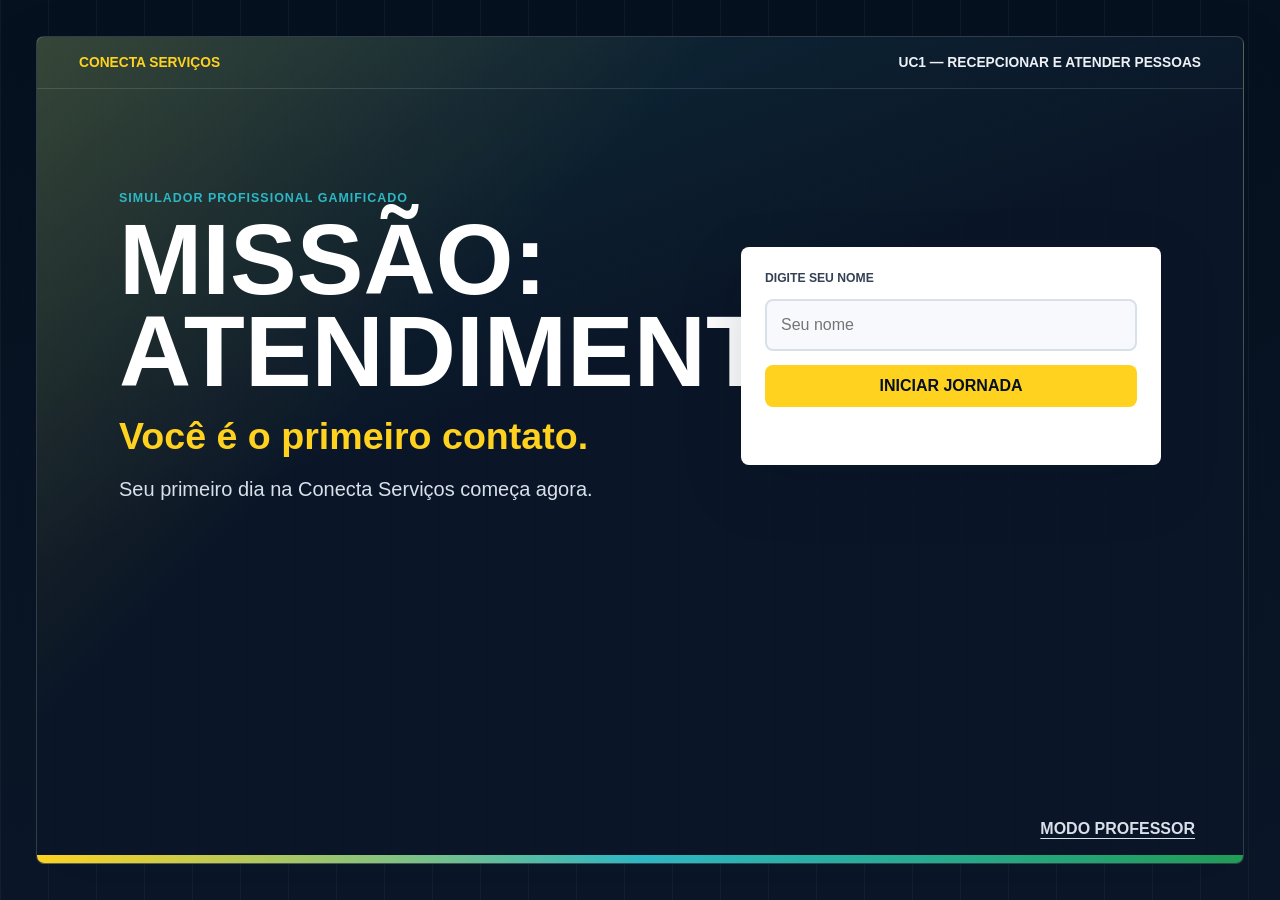
==== index.html @ 4d81d668 "enviando versão inicial da plataforma" ====
<!DOCTYPE html>
<html lang="pt-BR">
<head>
  <meta charset="UTF-8">
  <meta name="viewport" content="width=device-width, initial-scale=1.0">
  <title>Missão: Atendimento</title>
  <link rel="stylesheet" href="style.css">
</head>
<body>
  <div class="app-frame">
    <section id="tela-inicial" class="screen screen-start active" aria-labelledby="titulo-inicial">
      <div class="start-panel">
        <div class="brand-strip">
          <span>CONECTA SERVIÇOS</span>
          <strong>UC1 — Recepcionar e atender pessoas</strong>
        </div>
        <div class="start-grid">
          <div class="start-copy">
            <p class="eyebrow">Simulador profissional gamificado</p>
            <h1 id="titulo-inicial">MISSÃO: ATENDIMENTO</h1>
            <h2>Você é o primeiro contato.</h2>
            <p>Seu primeiro dia na Conecta Serviços começa agora.</p>
          </div>
          <form id="form-inicio" class="login-card" autocomplete="off">
            <label for="nome-jogador">DIGITE SEU NOME</label>
            <input id="nome-jogador" name="nome-jogador" type="text" maxlength="36" placeholder="Seu nome" required>
            <button type="submit" class="btn btn-primary">INICIAR JORNADA</button>
            <button type="button" id="btn-continuar" class="btn btn-outline hidden">CONTINUAR</button>
            <div id="resumo-salvo" class="saved-summary" aria-live="polite"></div>
          </form>
        </div>
        <button type="button" id="btn-professor-inicial" class="teacher-link">MODO PROFESSOR</button>
      </div>
    </section>

    <main id="app-shell" class="screen shell" aria-live="polite">
      <header class="topbar">
        <button type="button" id="btn-menu" class="icon-button menu-button" aria-label="Abrir menu">☰</button>
        <div class="topbar-title">
          <strong>MISSÃO: ATENDIMENTO</strong>
          <span id="topbar-player">Conecta Serviços</span>
        </div>
        <nav id="main-nav" class="main-nav" aria-label="Navegação principal">
          <button type="button" class="nav-btn active" data-view="dashboard">Painel</button>
          <button type="button" class="nav-btn" data-view="central-missoes">Missões</button>
          <button type="button" class="nav-btn" data-view="perfil">Meu Perfil</button>
          <button type="button" class="nav-btn" data-view="conquistas">Conquistas</button>
          <button type="button" class="nav-btn" data-view="ranking">Ranking</button>
          <button type="button" class="nav-btn" data-view="conceitos">Você Sabia?</button>
          <button type="button" class="nav-btn" data-view="professor">Modo Professor</button>
        </nav>
        <div class="topbar-actions">
          <button type="button" id="btn-toggle-som" class="btn btn-small">SOM OFF</button>
          <button type="button" id="btn-sair" class="btn btn-small btn-outline">Sair</button>
        </div>
      </header>

      <section id="dashboard" class="view active" aria-labelledby="titulo-dashboard">
        <div class="content-head">
          <div>
            <p class="eyebrow">Painel do aprendiz</p>
            <h2 id="titulo-dashboard">Olá, <span id="dash-nome">jogador</span>.</h2>
          </div>
          <button type="button" id="btn-resetar" class="btn btn-danger">REINICIAR PROGRESSO</button>
        </div>

        <div class="dashboard-layout">
          <article class="hero-status">
            <div>
              <span class="status-label">Cargo atual</span>
              <strong id="dash-cargo">APRENDIZ</strong>
            </div>
            <div class="level-progress">
              <div class="progress-head">
                <span>XP atual</span>
                <strong id="dash-xp">0 / 300</strong>
              </div>
              <div class="progress-bar" aria-label="Progresso de nível">
                <span id="barra-xp" style="width:0%"></span>
              </div>
            </div>
            <div class="status-grid">
              <div><span>Nível</span><strong id="dash-nivel">1</strong></div>
              <div><span>Sequência</span><strong id="dash-sequencia">0 acertos</strong></div>
              <div><span>Precisão</span><strong id="dash-precisao">0%</strong></div>
              <div><span>Missões</span><strong id="dash-missoes">0/10</strong></div>
              <div><span>Conquistas</span><strong id="dash-conquistas">0</strong></div>
              <div><span>Recorde</span><strong id="dash-recorde">0</strong></div>
            </div>
          </article>

          <aside class="quick-panel">
            <h3>Próxima ação</h3>
            <p id="dash-proxima">Entre na Central de Missões para começar a jornada.</p>
            <button type="button" class="btn btn-primary" data-view-target="central-missoes">CENTRAL DE MISSÕES</button>
            <button type="button" class="btn btn-outline" data-view-target="perfil">MEU PERFIL</button>
          </aside>
        </div>
      </section>

      <section id="central-missoes" class="view" aria-labelledby="titulo-missoes">
        <div class="content-head">
          <div>
            <p class="eyebrow">Mapa de aprendizagem</p>
            <h2 id="titulo-missoes">CENTRAL DE MISSÕES</h2>
          </div>
          <button type="button" class="btn btn-outline" data-view-target="dashboard">Voltar ao painel</button>
        </div>
        <div id="grid-missoes" class="mission-grid"></div>
      </section>

      <section id="tela-missao" class="view mission-view" aria-labelledby="missao-titulo">
        <div class="mission-toolbar">
          <button type="button" id="btn-voltar-missoes" class="btn btn-outline">Voltar</button>
          <div>
            <p id="missao-subtitulo" class="eyebrow">Missão</p>
            <h2 id="missao-titulo">Missão</h2>
          </div>
          <div class="round-score">
            <span>XP rodada</span>
            <strong id="missao-xp-rodada">0</strong>
          </div>
        </div>
        <div id="missao-progresso" class="mini-progress" aria-label="Progresso da missão"><span style="width:0%"></span></div>
        <div id="missao-conteudo" class="mission-content"></div>
      </section>

      <section id="tela-resultados" class="view" aria-labelledby="resultado-titulo">
        <div class="result-panel">
          <p class="eyebrow">Relatório de desempenho</p>
          <h2 id="resultado-titulo">MISSÃO CONCLUÍDA</h2>
          <div id="resultado-resumo" class="result-grid"></div>
          <div id="resultado-indicadores" class="indicator-grid"></div>
          <p id="resultado-explicacao" class="result-note"></p>
          <div class="result-actions">
            <button type="button" id="btn-jogar-novamente" class="btn btn-outline">JOGAR NOVAMENTE</button>
            <button type="button" id="btn-proxima-missao" class="btn btn-primary">PRÓXIMA MISSÃO</button>
            <button type="button" class="btn btn-outline" data-view-target="dashboard">VOLTAR AO PAINEL</button>
          </div>
        </div>
      </section>

      <section id="perfil" class="view" aria-labelledby="titulo-perfil">
        <div class="content-head">
          <div>
            <p class="eyebrow">Resumo do perfil</p>
            <h2 id="titulo-perfil">MEU PERFIL</h2>
          </div>
          <button type="button" class="btn btn-outline" data-view-target="dashboard">Voltar ao painel</button>
        </div>
        <div class="profile-layout">
          <article class="profile-card">
            <h3 id="perfil-nome">Nome</h3>
            <dl>
              <div><dt>Cargo</dt><dd id="perfil-cargo">Aprendiz</dd></div>
              <div><dt>Nível</dt><dd id="perfil-nivel">1</dd></div>
              <div><dt>XP</dt><dd id="perfil-xp">0</dd></div>
              <div><dt>Missões</dt><dd id="perfil-missoes">0</dd></div>
              <div><dt>Acertos</dt><dd id="perfil-acertos">0</dd></div>
              <div><dt>Precisão</dt><dd id="perfil-precisao">0%</dd></div>
              <div><dt>Conquistas</dt><dd id="perfil-conquistas">0</dd></div>
            </dl>
          </article>
          <article class="skills-card">
            <h3>Competências</h3>
            <div id="perfil-barras" class="skill-bars"></div>
          </article>
        </div>
      </section>

      <section id="conquistas" class="view" aria-labelledby="titulo-conquistas">
        <div class="content-head">
          <div>
            <p class="eyebrow">Badges</p>
            <h2 id="titulo-conquistas">CONQUISTAS</h2>
          </div>
          <button type="button" class="btn btn-outline" data-view-target="dashboard">Voltar ao painel</button>
        </div>
        <div id="grid-conquistas" class="badge-grid"></div>
      </section>

      <section id="ranking" class="view" aria-labelledby="titulo-ranking">
        <div class="content-head">
          <div>
            <p class="eyebrow">Ranking deste dispositivo</p>
            <h2 id="titulo-ranking">RANKING LOCAL</h2>
          </div>
          <button type="button" class="btn btn-outline" data-view-target="dashboard">Voltar ao painel</button>
        </div>
        <div class="table-card">
          <table>
            <thead>
              <tr>
                <th>Posição</th>
                <th>Nome</th>
                <th>Nível</th>
                <th>XP</th>
                <th>Pontuação máxima</th>
              </tr>
            </thead>
            <tbody id="ranking-corpo"></tbody>
          </table>
        </div>
      </section>

      <section id="conceitos" class="view" aria-labelledby="titulo-conceitos">
        <div class="content-head">
          <div>
            <p class="eyebrow">Conceitos complementares</p>
            <h2 id="titulo-conceitos">VOCÊ SABIA?</h2>
          </div>
          <button type="button" class="btn btn-outline" data-view-target="dashboard">Voltar ao painel</button>
        </div>
        <div id="grid-conceitos" class="concept-grid"></div>
      </section>

      <section id="professor" class="view" aria-labelledby="titulo-professor">
        <div class="content-head">
          <div>
            <p class="eyebrow">Acompanhamento local</p>
            <h2 id="titulo-professor">MODO PROFESSOR</h2>
          </div>
          <div class="action-row">
            <button type="button" id="btn-exportar" class="btn btn-primary">EXPORTAR RESULTADOS</button>
            <button type="button" id="btn-zerar-ranking" class="btn btn-danger">ZERAR RANKING</button>
          </div>
        </div>
        <p class="section-note">Os dados abaixo pertencem somente a este navegador e a este dispositivo.</p>
        <div class="table-card">
          <table>
            <thead>
              <tr>
                <th>Nome</th>
                <th>XP</th>
                <th>Nível</th>
                <th>Acertos</th>
                <th>Erros</th>
                <th>Precisão</th>
                <th>Missões</th>
                <th>Pontuação</th>
                <th>Data</th>
              </tr>
            </thead>
            <tbody id="professor-corpo"></tbody>
          </table>
        </div>
      </section>
    </main>
  </div>

  <div id="toast-area" class="toast-area" aria-live="assertive"></div>
  <div id="level-flash" class="level-flash hidden" role="status" aria-live="assertive"></div>

  <script src="script.js"></script>
</body>
</html>
---- style.css ----
:root {
  --navy-950: #06111f;
  --navy-900: #0b1728;
  --navy-800: #10243d;
  --navy-700: #153457;
  --yellow: #ffd21f;
  --yellow-strong: #ffc400;
  --white: #ffffff;
  --gray-50: #f7f9fc;
  --gray-100: #edf1f6;
  --gray-200: #d8e0ea;
  --gray-500: #667085;
  --gray-700: #344054;
  --green: #1f9d55;
  --green-soft: #dff7ea;
  --red: #d83a3a;
  --red-soft: #ffe3e3;
  --cyan: #2db7c4;
  --shadow: 0 20px 60px rgba(6, 17, 31, 0.18);
  --radius: 8px;
  --focus: 0 0 0 3px rgba(255, 210, 31, 0.45);
}

* {
  box-sizing: border-box;
}

html {
  min-height: 100%;
  background: var(--navy-950);
}

body {
  margin: 0;
  min-height: 100vh;
  font-family: Arial, Helvetica, sans-serif;
  color: var(--navy-950);
  background:
    linear-gradient(90deg, rgba(255, 255, 255, 0.04) 1px, transparent 1px) 0 0 / 48px 48px,
    linear-gradient(180deg, var(--navy-950), var(--navy-900));
  letter-spacing: 0;
}

button,
input {
  font: inherit;
}

button {
  cursor: pointer;
}

button:focus-visible,
input:focus-visible {
  outline: none;
  box-shadow: var(--focus);
}

.hidden {
  display: none !important;
}

.app-frame {
  min-height: 100vh;
}

.screen {
  display: none;
  min-height: 100vh;
}

.screen.active {
  display: block;
}

.screen-start {
  padding: clamp(18px, 3vw, 36px);
  color: var(--white);
}

.start-panel {
  min-height: calc(100vh - clamp(36px, 6vw, 72px));
  border: 1px solid rgba(255, 255, 255, 0.16);
  background:
    linear-gradient(135deg, rgba(255, 210, 31, 0.16), transparent 34%),
    linear-gradient(160deg, rgba(45, 183, 196, 0.14), transparent 42%),
    rgba(11, 23, 40, 0.94);
  border-radius: var(--radius);
  box-shadow: var(--shadow);
  position: relative;
  overflow: hidden;
}

.start-panel::after {
  content: "";
  position: absolute;
  inset: auto 0 0 0;
  height: 8px;
  background: linear-gradient(90deg, var(--yellow), var(--cyan), var(--green));
}

.brand-strip {
  display: flex;
  justify-content: space-between;
  align-items: center;
  gap: 16px;
  padding: 18px clamp(18px, 4vw, 42px);
  border-bottom: 1px solid rgba(255, 255, 255, 0.12);
  color: var(--gray-100);
  font-size: 0.86rem;
  text-transform: uppercase;
}

.brand-strip span {
  color: var(--yellow);
  font-weight: 800;
}

.start-grid {
  display: grid;
  grid-template-columns: minmax(0, 1.15fr) minmax(300px, 420px);
  gap: clamp(24px, 5vw, 64px);
  align-items: center;
  padding: clamp(36px, 8vw, 110px) clamp(18px, 7vw, 82px);
}

.start-copy h1 {
  margin: 0;
  max-width: 760px;
  font-size: clamp(2.75rem, 8vw, 6.25rem);
  line-height: 0.92;
  color: var(--white);
  text-transform: uppercase;
}

.start-copy h2 {
  margin: 18px 0 0;
  color: var(--yellow);
  font-size: clamp(1.4rem, 3vw, 2.35rem);
}

.start-copy p:last-child {
  max-width: 560px;
  color: var(--gray-200);
  font-size: clamp(1rem, 2vw, 1.25rem);
}

.eyebrow {
  margin: 0 0 8px;
  color: var(--cyan);
  font-size: 0.78rem;
  font-weight: 800;
  letter-spacing: 0.08em;
  text-transform: uppercase;
}

.login-card {
  display: grid;
  gap: 14px;
  padding: 24px;
  border-radius: var(--radius);
  background: var(--white);
  color: var(--navy-950);
  box-shadow: var(--shadow);
}

.login-card label {
  font-size: 0.76rem;
  font-weight: 800;
  color: var(--gray-700);
}

.login-card input {
  width: 100%;
  min-height: 52px;
  border: 2px solid var(--gray-200);
  border-radius: var(--radius);
  padding: 0 14px;
  color: var(--navy-950);
  background: var(--gray-50);
  text-transform: none;
}

.saved-summary {
  min-height: 20px;
  color: var(--gray-700);
  font-size: 0.92rem;
}

.teacher-link {
  position: absolute;
  right: clamp(18px, 4vw, 42px);
  bottom: 24px;
  border: 0;
  background: transparent;
  color: var(--gray-200);
  font-weight: 800;
  text-decoration: underline;
  text-underline-offset: 4px;
}

.shell {
  background: var(--gray-50);
  color: var(--navy-950);
}

.topbar {
  position: sticky;
  top: 0;
  z-index: 20;
  display: grid;
  grid-template-columns: auto minmax(180px, 260px) 1fr auto;
  align-items: center;
  gap: 14px;
  padding: 12px 18px;
  background: var(--navy-950);
  color: var(--white);
  box-shadow: 0 8px 30px rgba(6, 17, 31, 0.22);
}

.topbar-title {
  display: grid;
  gap: 2px;
}

.topbar-title strong {
  color: var(--yellow);
  font-size: 0.96rem;
}

.topbar-title span {
  color: var(--gray-200);
  font-size: 0.82rem;
}

.main-nav {
  display: flex;
  flex-wrap: wrap;
  gap: 8px;
}

.nav-btn,
.btn,
.icon-button {
  min-height: 42px;
  border: 0;
  border-radius: var(--radius);
  font-weight: 800;
  transition: transform 160ms ease, background 160ms ease, border-color 160ms ease, box-shadow 160ms ease;
}

.nav-btn {
  padding: 0 12px;
  background: rgba(255, 255, 255, 0.08);
  color: var(--white);
}

.nav-btn:hover,
.nav-btn.active {
  background: var(--yellow);
  color: var(--navy-950);
}

.btn {
  display: inline-flex;
  align-items: center;
  justify-content: center;
  gap: 8px;
  min-width: 116px;
  padding: 0 16px;
  border: 2px solid transparent;
}

.btn:hover,
.nav-btn:hover,
.icon-button:hover {
  transform: translateY(-1px);
}

.btn-primary {
  background: var(--yellow);
  color: var(--navy-950);
}

.btn-primary:hover {
  background: var(--yellow-strong);
}

.btn-outline {
  background: transparent;
  border-color: var(--gray-200);
  color: inherit;
}

.topbar .btn-outline,
.topbar .btn-small {
  color: var(--white);
  border-color: rgba(255, 255, 255, 0.24);
}

.btn-danger {
  background: var(--red);
  color: var(--white);
}

.btn-small {
  min-width: auto;
  min-height: 36px;
  padding: 0 10px;
  background: rgba(255, 255, 255, 0.08);
}

.icon-button {
  width: 42px;
  min-width: 42px;
  background: rgba(255, 255, 255, 0.08);
  color: var(--white);
}

.menu-button {
  display: none;
}

.topbar-actions,
.action-row,
.result-actions {
  display: flex;
  flex-wrap: wrap;
  gap: 10px;
}

.view {
  display: none;
  width: min(1180px, calc(100% - 32px));
  margin: 0 auto;
  padding: 30px 0 52px;
  animation: enter 220ms ease both;
}

.view.active {
  display: block;
}

@keyframes enter {
  from {
    opacity: 0;
    transform: translateY(8px);
  }
  to {
    opacity: 1;
    transform: translateY(0);
  }
}

.content-head,
.mission-toolbar {
  display: flex;
  align-items: center;
  justify-content: space-between;
  gap: 18px;
  margin-bottom: 22px;
}

.content-head h2,
.mission-toolbar h2,
.result-panel h2 {
  margin: 0;
  color: var(--navy-950);
  font-size: clamp(1.6rem, 3vw, 2.6rem);
}

.dashboard-layout {
  display: grid;
  grid-template-columns: minmax(0, 1fr) 340px;
  gap: 18px;
}

.hero-status,
.quick-panel,
.profile-card,
.skills-card,
.table-card,
.result-panel {
  border: 1px solid var(--gray-200);
  border-radius: var(--radius);
  background: var(--white);
  box-shadow: 0 14px 34px rgba(16, 36, 61, 0.08);
}

.hero-status {
  display: grid;
  gap: 24px;
  padding: clamp(20px, 4vw, 34px);
}

.status-label,
.progress-head span,
.round-score span,
.status-grid span {
  color: var(--gray-500);
  font-size: 0.78rem;
  font-weight: 800;
  text-transform: uppercase;
}

.hero-status > div:first-child strong {
  display: block;
  margin-top: 8px;
  font-size: clamp(1.8rem, 4vw, 3.2rem);
  color: var(--navy-900);
}

.progress-head {
  display: flex;
  justify-content: space-between;
  gap: 12px;
  margin-bottom: 10px;
}

.progress-bar,
.mini-progress {
  height: 14px;
  overflow: hidden;
  border-radius: 999px;
  background: var(--gray-100);
}

.progress-bar span,
.mini-progress span {
  display: block;
  height: 100%;
  border-radius: inherit;
  background: linear-gradient(90deg, var(--yellow), var(--green));
  transition: width 300ms ease;
}

.status-grid,
.result-grid,
.indicator-grid {
  display: grid;
  grid-template-columns: repeat(3, minmax(0, 1fr));
  gap: 12px;
}

.status-grid div,
.result-grid div,
.metric-card {
  padding: 16px;
  border: 1px solid var(--gray-200);
  border-radius: var(--radius);
  background: var(--gray-50);
}

.status-grid strong,
.result-grid strong {
  display: block;
  margin-top: 5px;
  color: var(--navy-900);
  font-size: 1.35rem;
}

.quick-panel {
  padding: 22px;
}

.quick-panel h3,
.profile-card h3,
.skills-card h3,
.table-card h3 {
  margin: 0 0 12px;
  color: var(--navy-900);
}

.quick-panel p,
.section-note,
.result-note {
  color: var(--gray-700);
  line-height: 1.55;
}

.quick-panel .btn {
  width: 100%;
  margin-top: 10px;
}

.mission-grid,
.badge-grid,
.concept-grid {
  display: grid;
  grid-template-columns: repeat(3, minmax(0, 1fr));
  gap: 16px;
}

.mission-card,
.badge-card,
.concept-card {
  min-height: 180px;
  border: 1px solid var(--gray-200);
  border-radius: var(--radius);
  background: var(--white);
  padding: 18px;
  box-shadow: 0 12px 28px rgba(16, 36, 61, 0.07);
}

.mission-card {
  display: grid;
  gap: 12px;
}

.mission-card header,
.badge-card header {
  display: flex;
  align-items: flex-start;
  justify-content: space-between;
  gap: 12px;
}

.mission-code,
.difficulty,
.badge-state {
  display: inline-flex;
  align-items: center;
  min-height: 28px;
  padding: 0 9px;
  border-radius: 999px;
  background: var(--navy-950);
  color: var(--white);
  font-size: 0.72rem;
  font-weight: 800;
  text-transform: uppercase;
}

.difficulty.facil {
  background: var(--green-soft);
  color: #0d6637;
}

.difficulty.medio {
  background: #fff4be;
  color: #775a00;
}

.difficulty.dificil {
  background: var(--red-soft);
  color: #8d1d1d;
}

.mission-card h3,
.concept-card h3,
.badge-card h3 {
  margin: 0;
  color: var(--navy-900);
  font-size: 1.15rem;
}

.mission-card p,
.concept-card p,
.badge-card p {
  margin: 0;
  color: var(--gray-700);
  line-height: 1.5;
}

.mission-meta {
  display: flex;
  flex-wrap: wrap;
  gap: 8px;
}

.mission-meta span {
  padding: 7px 9px;
  border-radius: var(--radius);
  background: var(--gray-100);
  color: var(--gray-700);
  font-size: 0.78rem;
  font-weight: 800;
}

.mission-card .btn {
  width: 100%;
  margin-top: auto;
}

.mission-view {
  max-width: 980px;
}

.mission-toolbar {
  align-items: flex-start;
}

.round-score {
  min-width: 96px;
  padding: 12px;
  text-align: center;
  border-radius: var(--radius);
  background: var(--navy-950);
  color: var(--white);
}

.round-score strong {
  display: block;
  color: var(--yellow);
  font-size: 1.45rem;
}

.mini-progress {
  margin-bottom: 18px;
  height: 10px;
}

.mission-content {
  display: grid;
  gap: 16px;
}

.question-card,
.feedback-card,
.sim-panel,
.phone-panel {
  border: 1px solid var(--gray-200);
  border-radius: var(--radius);
  background: var(--white);
  padding: clamp(18px, 3vw, 26px);
  box-shadow: 0 14px 34px rgba(16, 36, 61, 0.08);
}

.question-card h3 {
  margin: 0 0 16px;
  color: var(--navy-900);
  font-size: clamp(1.25rem, 2.5vw, 1.8rem);
  line-height: 1.25;
}

.option-grid,
.action-grid {
  display: grid;
  grid-template-columns: repeat(2, minmax(0, 1fr));
  gap: 12px;
}

.option-btn,
.action-btn {
  min-height: 58px;
  padding: 14px;
  border: 2px solid var(--gray-200);
  border-radius: var(--radius);
  background: var(--gray-50);
  color: var(--navy-950);
  font-weight: 800;
  text-align: left;
}

.option-btn:hover,
.action-btn:hover {
  border-color: var(--yellow);
  background: #fff8d8;
}

.option-btn.correct {
  border-color: var(--green);
  background: var(--green-soft);
}

.option-btn.wrong {
  border-color: var(--red);
  background: var(--red-soft);
}

.option-btn[disabled],
.action-btn[disabled] {
  cursor: not-allowed;
  opacity: 0.74;
}

.feedback-card {
  border-left: 6px solid var(--gray-200);
}

.feedback-card.correct {
  border-left-color: var(--green);
}

.feedback-card.wrong {
  border-left-color: var(--red);
}

.feedback-card h4 {
  margin: 0 0 8px;
  font-size: 1.15rem;
}

.feedback-card p {
  margin: 0 0 14px;
  color: var(--gray-700);
  line-height: 1.55;
}

.queue-grid,
.decision-log {
  display: grid;
  grid-template-columns: repeat(2, minmax(0, 1fr));
  gap: 10px;
}

.person-card,
.decision-item {
  border: 1px solid var(--gray-200);
  border-radius: var(--radius);
  padding: 12px;
  background: var(--gray-50);
}

.person-card strong,
.decision-item strong {
  display: block;
  color: var(--navy-900);
}

.person-card span,
.decision-item span {
  display: block;
  margin-top: 4px;
  color: var(--gray-700);
  font-size: 0.9rem;
}

.sim-head {
  display: flex;
  justify-content: space-between;
  gap: 16px;
  align-items: flex-start;
  margin-bottom: 16px;
}

.sim-head h3 {
  margin: 0;
  color: var(--navy-900);
}

.sim-head p {
  margin: 6px 0 0;
  color: var(--gray-700);
  line-height: 1.5;
}

.phone-ring {
  display: inline-flex;
  align-items: center;
  gap: 10px;
  padding: 10px 12px;
  border-radius: var(--radius);
  background: var(--yellow);
  color: var(--navy-950);
  font-weight: 900;
}

.result-panel {
  padding: clamp(20px, 4vw, 34px);
}

.indicator {
  display: grid;
  gap: 8px;
}

.indicator label {
  color: var(--gray-700);
  font-size: 0.82rem;
  font-weight: 800;
  text-transform: uppercase;
}

.indicator .bar {
  height: 12px;
  overflow: hidden;
  border-radius: 999px;
  background: var(--gray-100);
}

.indicator .bar span {
  display: block;
  height: 100%;
  border-radius: inherit;
  background: linear-gradient(90deg, var(--cyan), var(--green));
}

.profile-layout {
  display: grid;
  grid-template-columns: 360px minmax(0, 1fr);
  gap: 18px;
}

.profile-card,
.skills-card {
  padding: 22px;
}

.profile-card dl {
  display: grid;
  gap: 10px;
  margin: 0;
}

.profile-card dl div {
  display: flex;
  justify-content: space-between;
  gap: 12px;
  padding-bottom: 10px;
  border-bottom: 1px solid var(--gray-200);
}

.profile-card dt {
  color: var(--gray-500);
  font-weight: 800;
}

.profile-card dd {
  margin: 0;
  color: var(--navy-900);
  font-weight: 900;
}

.skill-bars {
  display: grid;
  gap: 16px;
}

.skill-row {
  display: grid;
  gap: 8px;
}

.skill-row header {
  display: flex;
  justify-content: space-between;
  gap: 12px;
  color: var(--gray-700);
  font-weight: 800;
}

.skill-track {
  height: 16px;
  border-radius: 999px;
  background: var(--gray-100);
  overflow: hidden;
}

.skill-track span {
  display: block;
  height: 100%;
  border-radius: inherit;
  background: linear-gradient(90deg, var(--yellow), var(--cyan));
}

.badge-card.locked {
  opacity: 0.58;
}

.badge-card.unlocked {
  border-color: rgba(31, 157, 85, 0.45);
  background: linear-gradient(180deg, var(--white), var(--green-soft));
}

.badge-state {
  background: var(--gray-200);
  color: var(--gray-700);
}

.badge-card.unlocked .badge-state {
  background: var(--green);
  color: var(--white);
}

.concept-card {
  min-height: 160px;
}

.concept-card .example {
  margin-top: 12px;
  padding-top: 12px;
  border-top: 1px solid var(--gray-200);
  color: var(--navy-800);
  font-weight: 700;
}

.table-card {
  overflow-x: auto;
}

table {
  width: 100%;
  border-collapse: collapse;
  min-width: 720px;
}

th,
td {
  padding: 14px;
  border-bottom: 1px solid var(--gray-200);
  text-align: left;
  white-space: nowrap;
}

th {
  background: var(--navy-950);
  color: var(--white);
  font-size: 0.78rem;
  text-transform: uppercase;
}

td {
  color: var(--gray-700);
}

.toast-area {
  position: fixed;
  right: 18px;
  bottom: 18px;
  z-index: 50;
  display: grid;
  gap: 10px;
  width: min(360px, calc(100vw - 36px));
}

.toast {
  padding: 14px 16px;
  border-radius: var(--radius);
  background: var(--navy-950);
  color: var(--white);
  box-shadow: var(--shadow);
  animation: toast-in 220ms ease both;
}

.toast strong {
  color: var(--yellow);
}

@keyframes toast-in {
  from {
    opacity: 0;
    transform: translateY(12px);
  }
  to {
    opacity: 1;
    transform: translateY(0);
  }
}

.level-flash {
  position: fixed;
  inset: 0;
  z-index: 60;
  display: grid;
  place-items: center;
  background: rgba(6, 17, 31, 0.76);
  color: var(--white);
  text-align: center;
}

.level-flash > div {
  width: min(520px, calc(100vw - 36px));
  padding: 28px;
  border-radius: var(--radius);
  border: 1px solid rgba(255, 255, 255, 0.22);
  background: var(--navy-900);
  animation: level-pop 520ms ease both;
}

.level-flash strong {
  display: block;
  color: var(--yellow);
  font-size: clamp(2rem, 7vw, 4rem);
}

@keyframes level-pop {
  0% {
    opacity: 0;
    transform: scale(0.94);
  }
  70% {
    opacity: 1;
    transform: scale(1.03);
  }
  100% {
    transform: scale(1);
  }
}

@media (max-width: 1040px) {
  .topbar {
    grid-template-columns: auto 1fr auto;
  }

  .menu-button {
    display: inline-flex;
  }

  .main-nav {
    display: none;
    grid-column: 1 / -1;
    padding-top: 10px;
  }

  .main-nav.open {
    display: flex;
  }

  .dashboard-layout,
  .profile-layout,
  .start-grid {
    grid-template-columns: 1fr;
  }

  .quick-panel {
    order: -1;
  }

  .mission-grid,
  .badge-grid,
  .concept-grid {
    grid-template-columns: repeat(2, minmax(0, 1fr));
  }
}

@media (max-width: 720px) {
  .screen-start {
    padding: 10px;
  }

  .start-panel {
    min-height: calc(100vh - 20px);
  }

  .brand-strip,
  .content-head,
  .mission-toolbar,
  .sim-head {
    flex-direction: column;
    align-items: stretch;
  }

  .teacher-link {
    position: static;
    margin: 0 18px 26px auto;
    display: block;
  }

  .start-grid {
    padding: 28px 18px;
  }

  .topbar {
    padding: 10px;
    gap: 10px;
  }

  .topbar-actions {
    grid-column: 1 / -1;
  }

  .view {
    width: min(100% - 20px, 1180px);
    padding-top: 20px;
  }

  .status-grid,
  .result-grid,
  .indicator-grid,
  .mission-grid,
  .badge-grid,
  .concept-grid,
  .option-grid,
  .action-grid,
  .queue-grid,
  .decision-log {
    grid-template-columns: 1fr;
  }

  .hero-status,
  .quick-panel,
  .question-card,
  .feedback-card,
  .sim-panel,
  .phone-panel,
  .result-panel {
    padding: 18px;
  }

  .btn,
  .nav-btn,
  .option-btn,
  .action-btn {
    width: 100%;
  }
}

@media (prefers-reduced-motion: reduce) {
  *,
  *::before,
  *::after {
    animation-duration: 0.001ms !important;
    transition-duration: 0.001ms !important;
    scroll-behavior: auto !important;
  }
}
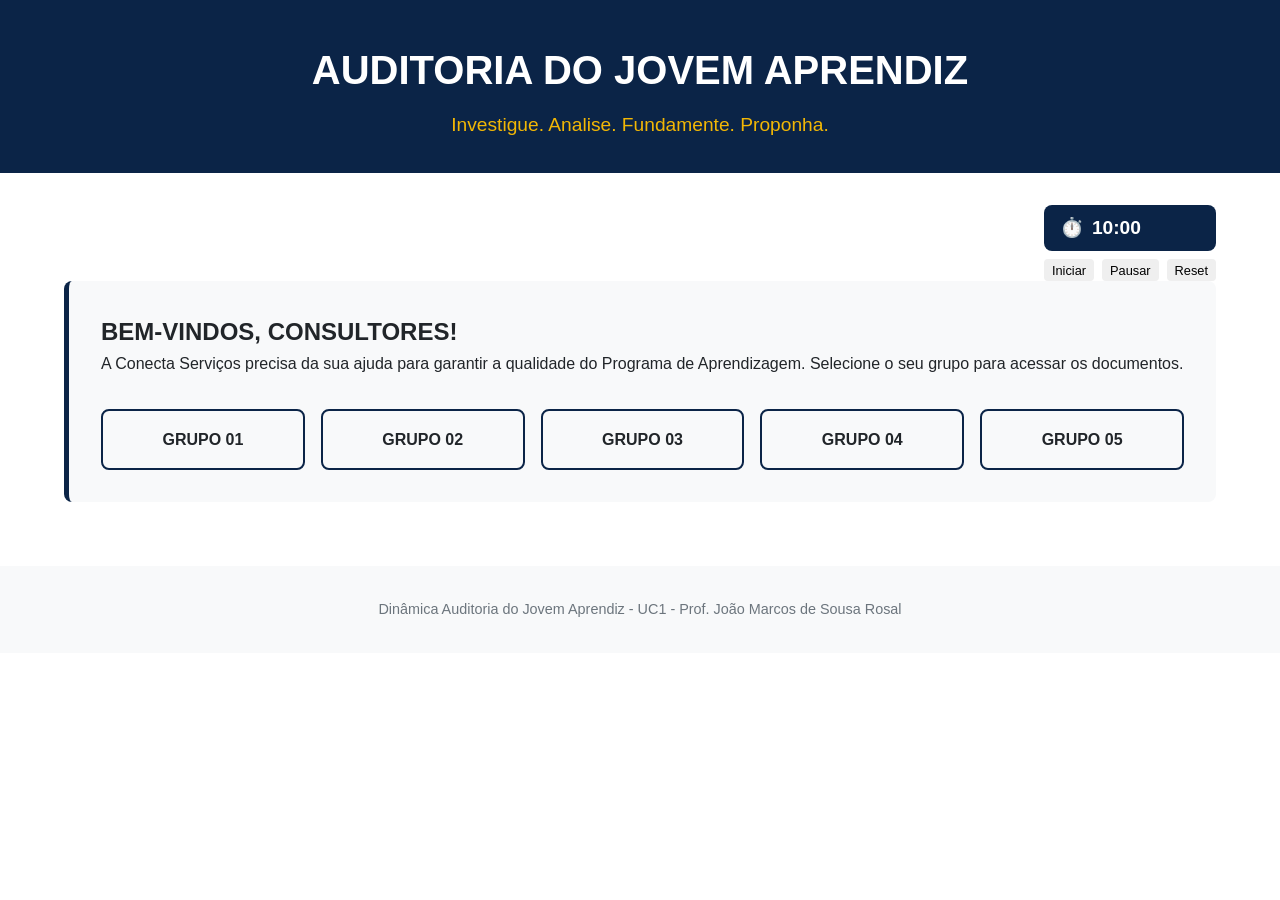
==== commit a484a961: "Enviando versão 01 - Site dinâmica 03" ====
--- a/index.html
+++ b/index.html
@@ -1,256 +1,249 @@
 <!DOCTYPE html>
 <html lang="pt-BR">
 <head>
-  <meta charset="UTF-8">
-  <meta name="viewport" content="width=device-width, initial-scale=1.0">
-  <title>Missão: Atendimento</title>
-  <link rel="stylesheet" href="style.css">
+    <meta charset="UTF-8">
+    <meta name="viewport" content="width=device-width, initial-scale=1.0">
+    <title>Auditoria do Jovem Aprendiz - Conecta Serviços</title>
+    <style>
+        :root {
+            --primary: #0B2447;
+            --accent: #F2B705;
+            --success: #198754;
+            --danger: #dc3545;
+            --light: #F8F9FA;
+            --muted: #6C757D;
+            --white: #FFFFFF;
+        }
+
+        * { margin: 0; padding: 0; box-sizing: border-box; font-family: 'Segoe UI', Tahoma, Geneva, Verdana, sans-serif; }
+
+        body { background-color: var(--white); color: #212529; line-height: 1.6; }
+
+        .header { background-color: var(--primary); color: var(--white); padding: 2rem 1rem; text-align: center; border-top: 6px solid var(--primary); }
+        .header h1 { font-size: 2.5rem; margin-bottom: 0.5rem; }
+        .header p { font-size: 1.2rem; color: var(--accent); }
+
+        .container { max-width: 1200px; margin: 0 auto; padding: 2rem 1.5rem; }
+
+        .card { background: var(--light); border-radius: 8px; padding: 2rem; margin-bottom: 2rem; border-left: 5px solid var(--primary); }
+
+        .nav-steps { display: flex; justify-content: space-between; margin-bottom: 2rem; overflow-x: auto; padding-bottom: 1rem; }
+        .step-btn { background: #eee; border: none; padding: 0.8rem 1.2rem; border-radius: 20px; cursor: pointer; transition: 0.3s; white-space: nowrap; margin-right: 0.5rem; }
+        .step-btn.active { background: var(--primary); color: var(--white); }
+
+        .timer-container { position: sticky; top: 1rem; z-index: 100; display: flex; justify-content: flex-end; }
+        .timer-box { background: var(--primary); color: var(--white); padding: 0.5rem 1rem; border-radius: 8px; font-weight: bold; font-size: 1.2rem; display: flex; align-items: center; gap: 0.5rem; }
+        .timer-controls { display: flex; gap: 0.5rem; margin-top: 0.5rem; }
+        .timer-btn { padding: 0.2rem 0.5rem; border: none; border-radius: 4px; cursor: pointer; font-size: 0.8rem; }
+
+        .doc-list { display: grid; grid-template-columns: repeat(auto-fit, minmax(300px, 1fr)); gap: 1.5rem; }
+        .doc-card { border: 1px solid #ddd; padding: 1.5rem; border-radius: 8px; background: white; }
+        .doc-card.checked { border-color: var(--success); background: #f8fff9; }
+        .doc-card h3 { color: var(--primary); margin-bottom: 0.5rem; }
+
+        .btn { padding: 0.8rem 1.5rem; border: none; border-radius: 4px; cursor: pointer; font-weight: bold; transition: 0.3s; }
+        .btn-primary { background: var(--primary); color: var(--white); }
+        .btn-accent { background: var(--accent); color: var(--primary); }
+        
+        .group-select { display: grid; grid-template-columns: repeat(auto-fit, minmax(150px, 1fr)); gap: 1rem; margin-top: 2rem; }
+        .group-btn { padding: 1rem; border: 2px solid var(--primary); border-radius: 8px; text-align: center; cursor: pointer; font-weight: bold; }
+        .group-btn.selected { background: var(--primary); color: var(--white); }
+
+        .hidden { display: none; }
+
+        footer { text-align: center; padding: 2rem; background: var(--light); color: var(--muted); font-size: 0.9rem; }
+    </style>
 </head>
 <body>
-  <div class="app-frame">
-    <section id="tela-inicial" class="screen screen-start active" aria-labelledby="titulo-inicial">
-      <div class="start-panel">
-        <div class="brand-strip">
-          <span>CONECTA SERVIÇOS</span>
-          <strong>UC1 — Recepcionar e atender pessoas</strong>
+
+    <header class="header">
+        <h1>AUDITORIA DO JOVEM APRENDIZ</h1>
+        <p>Investigue. Analise. Fundamente. Proponha.</p>
+    </header>
+
+    <div class="container">
+        
+        <div class="timer-container">
+            <div>
+                <div class="timer-box">
+                    <span>⏱️</span> <span id="display">10:00</span>
+                </div>
+                <div class="timer-controls">
+                    <button class="timer-btn" onclick="startTimer()">Iniciar</button>
+                    <button class="timer-btn" onclick="pauseTimer()">Pausar</button>
+                    <button class="timer-btn" onclick="resetTimer()">Reset</button>
+                </div>
+            </div>
         </div>
-        <div class="start-grid">
-          <div class="start-copy">
-            <p class="eyebrow">Simulador profissional gamificado</p>
-            <h1 id="titulo-inicial">MISSÃO: ATENDIMENTO</h1>
-            <h2>Você é o primeiro contato.</h2>
-            <p>Seu primeiro dia na Conecta Serviços começa agora.</p>
-          </div>
-          <form id="form-inicio" class="login-card" autocomplete="off">
-            <label for="nome-jogador">DIGITE SEU NOME</label>
-            <input id="nome-jogador" name="nome-jogador" type="text" maxlength="36" placeholder="Seu nome" required>
-            <button type="submit" class="btn btn-primary">INICIAR JORNADA</button>
-            <button type="button" id="btn-continuar" class="btn btn-outline hidden">CONTINUAR</button>
-            <div id="resumo-salvo" class="saved-summary" aria-live="polite"></div>
-          </form>
-        </div>
-        <button type="button" id="btn-professor-inicial" class="teacher-link">MODO PROFESSOR</button>
-      </div>
-    </section>
-
-    <main id="app-shell" class="screen shell" aria-live="polite">
-      <header class="topbar">
-        <button type="button" id="btn-menu" class="icon-button menu-button" aria-label="Abrir menu">☰</button>
-        <div class="topbar-title">
-          <strong>MISSÃO: ATENDIMENTO</strong>
-          <span id="topbar-player">Conecta Serviços</span>
-        </div>
-        <nav id="main-nav" class="main-nav" aria-label="Navegação principal">
-          <button type="button" class="nav-btn active" data-view="dashboard">Painel</button>
-          <button type="button" class="nav-btn" data-view="central-missoes">Missões</button>
-          <button type="button" class="nav-btn" data-view="perfil">Meu Perfil</button>
-          <button type="button" class="nav-btn" data-view="conquistas">Conquistas</button>
-          <button type="button" class="nav-btn" data-view="ranking">Ranking</button>
-          <button type="button" class="nav-btn" data-view="conceitos">Você Sabia?</button>
-          <button type="button" class="nav-btn" data-view="professor">Modo Professor</button>
+
+        <!-- Etapa 0: Seleção de Grupo -->
+        <section id="step-0">
+            <div class="card">
+                <h2>BEM-VINDOS, CONSULTORES!</h2>
+                <p>A Conecta Serviços precisa da sua ajuda para garantir a qualidade do Programa de Aprendizagem. Selecione o seu grupo para acessar os documentos.</p>
+                
+                <div class="group-select">
+                    <div class="group-btn" onclick="selectGroup(1)">GRUPO 01</div>
+                    <div class="group-btn" onclick="selectGroup(2)">GRUPO 02</div>
+                    <div class="group-btn" onclick="selectGroup(3)">GRUPO 03</div>
+                    <div class="group-btn" onclick="selectGroup(4)">GRUPO 04</div>
+                    <div class="group-btn" onclick="selectGroup(5)">GRUPO 05</div>
+                </div>
+            </div>
+        </section>
+
+        <!-- Navegação de Etapas -->
+        <nav class="nav-steps hidden" id="nav-main">
+            <button class="step-btn active" onclick="showStep(1)">1. MISSÃO</button>
+            <button class="step-btn" onclick="showStep(2)">2. INVESTIGUE</button>
+            <button class="step-btn" onclick="showStep(3)">3. IDENTIFIQUE</button>
+            <button class="step-btn" onclick="showStep(4)">4. PROPONHA</button>
+            <button class="step-btn" onclick="showStep(5)">5. CONCLUA</button>
         </nav>
-        <div class="topbar-actions">
-          <button type="button" id="btn-toggle-som" class="btn btn-small">SOM OFF</button>
-          <button type="button" id="btn-sair" class="btn btn-small btn-outline">Sair</button>
-        </div>
-      </header>
-
-      <section id="dashboard" class="view active" aria-labelledby="titulo-dashboard">
-        <div class="content-head">
-          <div>
-            <p class="eyebrow">Painel do aprendiz</p>
-            <h2 id="titulo-dashboard">Olá, <span id="dash-nome">jogador</span>.</h2>
-          </div>
-          <button type="button" id="btn-resetar" class="btn btn-danger">REINICIAR PROGRESSO</button>
-        </div>
-
-        <div class="dashboard-layout">
-          <article class="hero-status">
-            <div>
-              <span class="status-label">Cargo atual</span>
-              <strong id="dash-cargo">APRENDIZ</strong>
-            </div>
-            <div class="level-progress">
-              <div class="progress-head">
-                <span>XP atual</span>
-                <strong id="dash-xp">0 / 300</strong>
-              </div>
-              <div class="progress-bar" aria-label="Progresso de nível">
-                <span id="barra-xp" style="width:0%"></span>
-              </div>
-            </div>
-            <div class="status-grid">
-              <div><span>Nível</span><strong id="dash-nivel">1</strong></div>
-              <div><span>Sequência</span><strong id="dash-sequencia">0 acertos</strong></div>
-              <div><span>Precisão</span><strong id="dash-precisao">0%</strong></div>
-              <div><span>Missões</span><strong id="dash-missoes">0/10</strong></div>
-              <div><span>Conquistas</span><strong id="dash-conquistas">0</strong></div>
-              <div><span>Recorde</span><strong id="dash-recorde">0</strong></div>
-            </div>
-          </article>
-
-          <aside class="quick-panel">
-            <h3>Próxima ação</h3>
-            <p id="dash-proxima">Entre na Central de Missões para começar a jornada.</p>
-            <button type="button" class="btn btn-primary" data-view-target="central-missoes">CENTRAL DE MISSÕES</button>
-            <button type="button" class="btn btn-outline" data-view-target="perfil">MEU PERFIL</button>
-          </aside>
-        </div>
-      </section>
-
-      <section id="central-missoes" class="view" aria-labelledby="titulo-missoes">
-        <div class="content-head">
-          <div>
-            <p class="eyebrow">Mapa de aprendizagem</p>
-            <h2 id="titulo-missoes">CENTRAL DE MISSÕES</h2>
-          </div>
-          <button type="button" class="btn btn-outline" data-view-target="dashboard">Voltar ao painel</button>
-        </div>
-        <div id="grid-missoes" class="mission-grid"></div>
-      </section>
-
-      <section id="tela-missao" class="view mission-view" aria-labelledby="missao-titulo">
-        <div class="mission-toolbar">
-          <button type="button" id="btn-voltar-missoes" class="btn btn-outline">Voltar</button>
-          <div>
-            <p id="missao-subtitulo" class="eyebrow">Missão</p>
-            <h2 id="missao-titulo">Missão</h2>
-          </div>
-          <div class="round-score">
-            <span>XP rodada</span>
-            <strong id="missao-xp-rodada">0</strong>
-          </div>
-        </div>
-        <div id="missao-progresso" class="mini-progress" aria-label="Progresso da missão"><span style="width:0%"></span></div>
-        <div id="missao-conteudo" class="mission-content"></div>
-      </section>
-
-      <section id="tela-resultados" class="view" aria-labelledby="resultado-titulo">
-        <div class="result-panel">
-          <p class="eyebrow">Relatório de desempenho</p>
-          <h2 id="resultado-titulo">MISSÃO CONCLUÍDA</h2>
-          <div id="resultado-resumo" class="result-grid"></div>
-          <div id="resultado-indicadores" class="indicator-grid"></div>
-          <p id="resultado-explicacao" class="result-note"></p>
-          <div class="result-actions">
-            <button type="button" id="btn-jogar-novamente" class="btn btn-outline">JOGAR NOVAMENTE</button>
-            <button type="button" id="btn-proxima-missao" class="btn btn-primary">PRÓXIMA MISSÃO</button>
-            <button type="button" class="btn btn-outline" data-view-target="dashboard">VOLTAR AO PAINEL</button>
-          </div>
-        </div>
-      </section>
-
-      <section id="perfil" class="view" aria-labelledby="titulo-perfil">
-        <div class="content-head">
-          <div>
-            <p class="eyebrow">Resumo do perfil</p>
-            <h2 id="titulo-perfil">MEU PERFIL</h2>
-          </div>
-          <button type="button" class="btn btn-outline" data-view-target="dashboard">Voltar ao painel</button>
-        </div>
-        <div class="profile-layout">
-          <article class="profile-card">
-            <h3 id="perfil-nome">Nome</h3>
-            <dl>
-              <div><dt>Cargo</dt><dd id="perfil-cargo">Aprendiz</dd></div>
-              <div><dt>Nível</dt><dd id="perfil-nivel">1</dd></div>
-              <div><dt>XP</dt><dd id="perfil-xp">0</dd></div>
-              <div><dt>Missões</dt><dd id="perfil-missoes">0</dd></div>
-              <div><dt>Acertos</dt><dd id="perfil-acertos">0</dd></div>
-              <div><dt>Precisão</dt><dd id="perfil-precisao">0%</dd></div>
-              <div><dt>Conquistas</dt><dd id="perfil-conquistas">0</dd></div>
-            </dl>
-          </article>
-          <article class="skills-card">
-            <h3>Competências</h3>
-            <div id="perfil-barras" class="skill-bars"></div>
-          </article>
-        </div>
-      </section>
-
-      <section id="conquistas" class="view" aria-labelledby="titulo-conquistas">
-        <div class="content-head">
-          <div>
-            <p class="eyebrow">Badges</p>
-            <h2 id="titulo-conquistas">CONQUISTAS</h2>
-          </div>
-          <button type="button" class="btn btn-outline" data-view-target="dashboard">Voltar ao painel</button>
-        </div>
-        <div id="grid-conquistas" class="badge-grid"></div>
-      </section>
-
-      <section id="ranking" class="view" aria-labelledby="titulo-ranking">
-        <div class="content-head">
-          <div>
-            <p class="eyebrow">Ranking deste dispositivo</p>
-            <h2 id="titulo-ranking">RANKING LOCAL</h2>
-          </div>
-          <button type="button" class="btn btn-outline" data-view-target="dashboard">Voltar ao painel</button>
-        </div>
-        <div class="table-card">
-          <table>
-            <thead>
-              <tr>
-                <th>Posição</th>
-                <th>Nome</th>
-                <th>Nível</th>
-                <th>XP</th>
-                <th>Pontuação máxima</th>
-              </tr>
-            </thead>
-            <tbody id="ranking-corpo"></tbody>
-          </table>
-        </div>
-      </section>
-
-      <section id="conceitos" class="view" aria-labelledby="titulo-conceitos">
-        <div class="content-head">
-          <div>
-            <p class="eyebrow">Conceitos complementares</p>
-            <h2 id="titulo-conceitos">VOCÊ SABIA?</h2>
-          </div>
-          <button type="button" class="btn btn-outline" data-view-target="dashboard">Voltar ao painel</button>
-        </div>
-        <div id="grid-conceitos" class="concept-grid"></div>
-      </section>
-
-      <section id="professor" class="view" aria-labelledby="titulo-professor">
-        <div class="content-head">
-          <div>
-            <p class="eyebrow">Acompanhamento local</p>
-            <h2 id="titulo-professor">MODO PROFESSOR</h2>
-          </div>
-          <div class="action-row">
-            <button type="button" id="btn-exportar" class="btn btn-primary">EXPORTAR RESULTADOS</button>
-            <button type="button" id="btn-zerar-ranking" class="btn btn-danger">ZERAR RANKING</button>
-          </div>
-        </div>
-        <p class="section-note">Os dados abaixo pertencem somente a este navegador e a este dispositivo.</p>
-        <div class="table-card">
-          <table>
-            <thead>
-              <tr>
-                <th>Nome</th>
-                <th>XP</th>
-                <th>Nível</th>
-                <th>Acertos</th>
-                <th>Erros</th>
-                <th>Precisão</th>
-                <th>Missões</th>
-                <th>Pontuação</th>
-                <th>Data</th>
-              </tr>
-            </thead>
-            <tbody id="professor-corpo"></tbody>
-          </table>
-        </div>
-      </section>
-    </main>
-  </div>
-
-  <div id="toast-area" class="toast-area" aria-live="assertive"></div>
-  <div id="level-flash" class="level-flash hidden" role="status" aria-live="assertive"></div>
-
-  <script src="script.js"></script>
+
+        <!-- Etapa 1: Entenda a Missão -->
+        <section id="step-1" class="hidden">
+            <div class="card">
+                <h2>ETAPA 1 — ENTENDA A MISSÃO</h2>
+                <p>Sua equipe de consultoria deve examinar os documentos fornecidos, identificar divergências, avaliar o cumprimento da legislação e propor melhorias responsáveis.</p>
+                <ul style="margin-top: 1rem; margin-left: 2rem;">
+                    <li>Analise as datas e cruze informações entre documentos.</li>
+                    <li>Não faça acusações sem evidências claras.</li>
+                    <li>Se faltar informação, registre o que precisa ser verificado.</li>
+                </ul>
+                <button class="btn btn-primary" style="margin-top: 1.5rem;" onclick="showStep(2)">COMEÇAR INVESTIGAÇÃO</button>
+            </div>
+        </section>
+
+        <!-- Etapa 2: Investigue -->
+        <section id="step-2" class="hidden">
+            <div class="card">
+                <h2>ETAPA 2 — INVESTIGUE</h2>
+                <p>Leia atentamente os documentos abaixo. Marque-os conforme concluir a leitura.</p>
+                <div id="doc-container" class="doc-list" style="margin-top: 1.5rem;">
+                    <!-- Preenchido dinamicamente via JS -->
+                </div>
+            </div>
+        </section>
+
+        <!-- Outras etapas... (simplificadas para o protótipo funcional) -->
+        <section id="step-3" class="hidden">
+            <div class="card">
+                <h2>ETAPA 3 — IDENTIFIQUE</h2>
+                <p>Para cada situação, preencha na planilha:</p>
+                <ul style="margin-left: 2rem;">
+                    <li><strong>O que aconteceu?</strong> Fato documentado.</li>
+                    <li><strong>O que o documento comprova?</strong> Evidência.</li>
+                    <li><strong>O que falta saber?</strong> Informação insuficiente.</li>
+                    <li><strong>Classificação:</strong> Adequado, Problema, Oportunidade ou Falta Info.</li>
+                </ul>
+            </div>
+        </section>
+
+        <section id="step-4" class="hidden">
+            <div class="card">
+                <h2>ETAPA 4 — PROPONHA</h2>
+                <p>Elabore o plano de ação:</p>
+                <ul style="margin-left: 2rem;">
+                    <li>Ação corretiva ou de melhoria.</li>
+                    <li>Responsável (RH, Monitor, Senac, Aprendiz).</li>
+                    <li>Prioridade e Prazo.</li>
+                </ul>
+            </div>
+        </section>
+
+        <section id="step-5" class="hidden">
+            <div class="card">
+                <h2>ETAPA 5 — CONCLUA</h2>
+                <p>Finalize o relatório do grupo e prepare-se para trocar sua análise com outra equipe para revisão.</p>
+            </div>
+        </section>
+
+    </div>
+
+    <footer>
+        <p>Dinâmica Auditoria do Jovem Aprendiz - UC1 - Prof. João Marcos de Sousa Rosal</p>
+    </footer>
+
+    <script>
+        let currentGroup = 0;
+        let timer;
+        let timeLeft = 600;
+        const times = [600, 1500, 1200, 900, 600]; // Tempos em segundos para cada etapa
+
+        const groupDocs = {
+            1: [
+                { id: "DOC 01", title: "Comunicado RH-012/2026", desc: "Suspensão de liberação para curso em 15/10." },
+                { id: "DOC 05", title: "Certificação ADM-05", desc: "Certificado automático por tempo de casa." },
+                { id: "DOC 10", title: "Diário de Bordo", desc: "Registro detalhado de atendimento e PABX." },
+                { id: "DOC 08", title: "Apoio Pedagógico", desc: "Pedido de ajuda em Excel sem retorno." }
+            ],
+            2: [
+                { id: "DOC 02", title: "Avaliação Módulo 1", desc: "Menção PA sem direito a recuperação." },
+                { id: "DOC 11", title: "Ata Monitor/RH", desc: "Planejamento de rotação de setores." },
+                { id: "DOC 04", title: "Ponto Setembro", desc: "Divergência entre folha e faltas no Senac." }
+            ]
+            // Adicionar outros conforme necessário...
+        };
+
+        function selectGroup(num) {
+            currentGroup = num;
+            document.querySelectorAll('.group-btn').forEach(btn => btn.classList.remove('selected'));
+            event.target.classList.add('selected');
+            document.getElementById('nav-main').classList.remove('hidden');
+            showStep(1);
+            loadDocs();
+        }
+
+        function showStep(num) {
+            document.querySelectorAll('section').forEach(s => s.classList.add('hidden'));
+            document.getElementById('step-' + num).classList.remove('hidden');
+            document.querySelectorAll('.step-btn').forEach((btn, idx) => {
+                btn.classList.toggle('active', idx === num-1);
+            });
+            timeLeft = times[num-1];
+            updateTimerDisplay();
+        }
+
+        function loadDocs() {
+            const container = document.getElementById('doc-container');
+            container.innerHTML = '';
+            const docs = groupDocs[currentGroup] || [];
+            docs.forEach(doc => {
+                container.innerHTML += `
+                    <div class="doc-card" onclick="this.classList.toggle('checked')">
+                        <h3>${doc.id}</h3>
+                        <p><strong>${doc.title}</strong></p>
+                        <p style="font-size: 0.9rem; color: #666; margin-top:0.5rem;">${doc.desc}</p>
+                        <div style="margin-top: 1rem;">
+                            <label><input type="checkbox"> Lido</label>
+                        </div>
+                    </div>
+                `;
+            });
+        }
+
+        function startTimer() {
+            if (timer) clearInterval(timer);
+            timer = setInterval(() => {
+                if (timeLeft <= 0) {
+                    clearInterval(timer);
+                    alert("Tempo da etapa encerrado!");
+                } else {
+                    timeLeft--;
+                    updateTimerDisplay();
+                }
+            }, 1000);
+        }
+
+        function pauseTimer() { clearInterval(timer); }
+        function resetTimer() { pauseTimer(); timeLeft = 600; updateTimerDisplay(); }
+
+        function updateTimerDisplay() {
+            const m = Math.floor(timeLeft / 60);
+            const s = timeLeft % 60;
+            document.getElementById('display').innerText = `${m}:${s < 10 ? '0' : ''}${s}`;
+        }
+    </script>
 </body>
 </html>
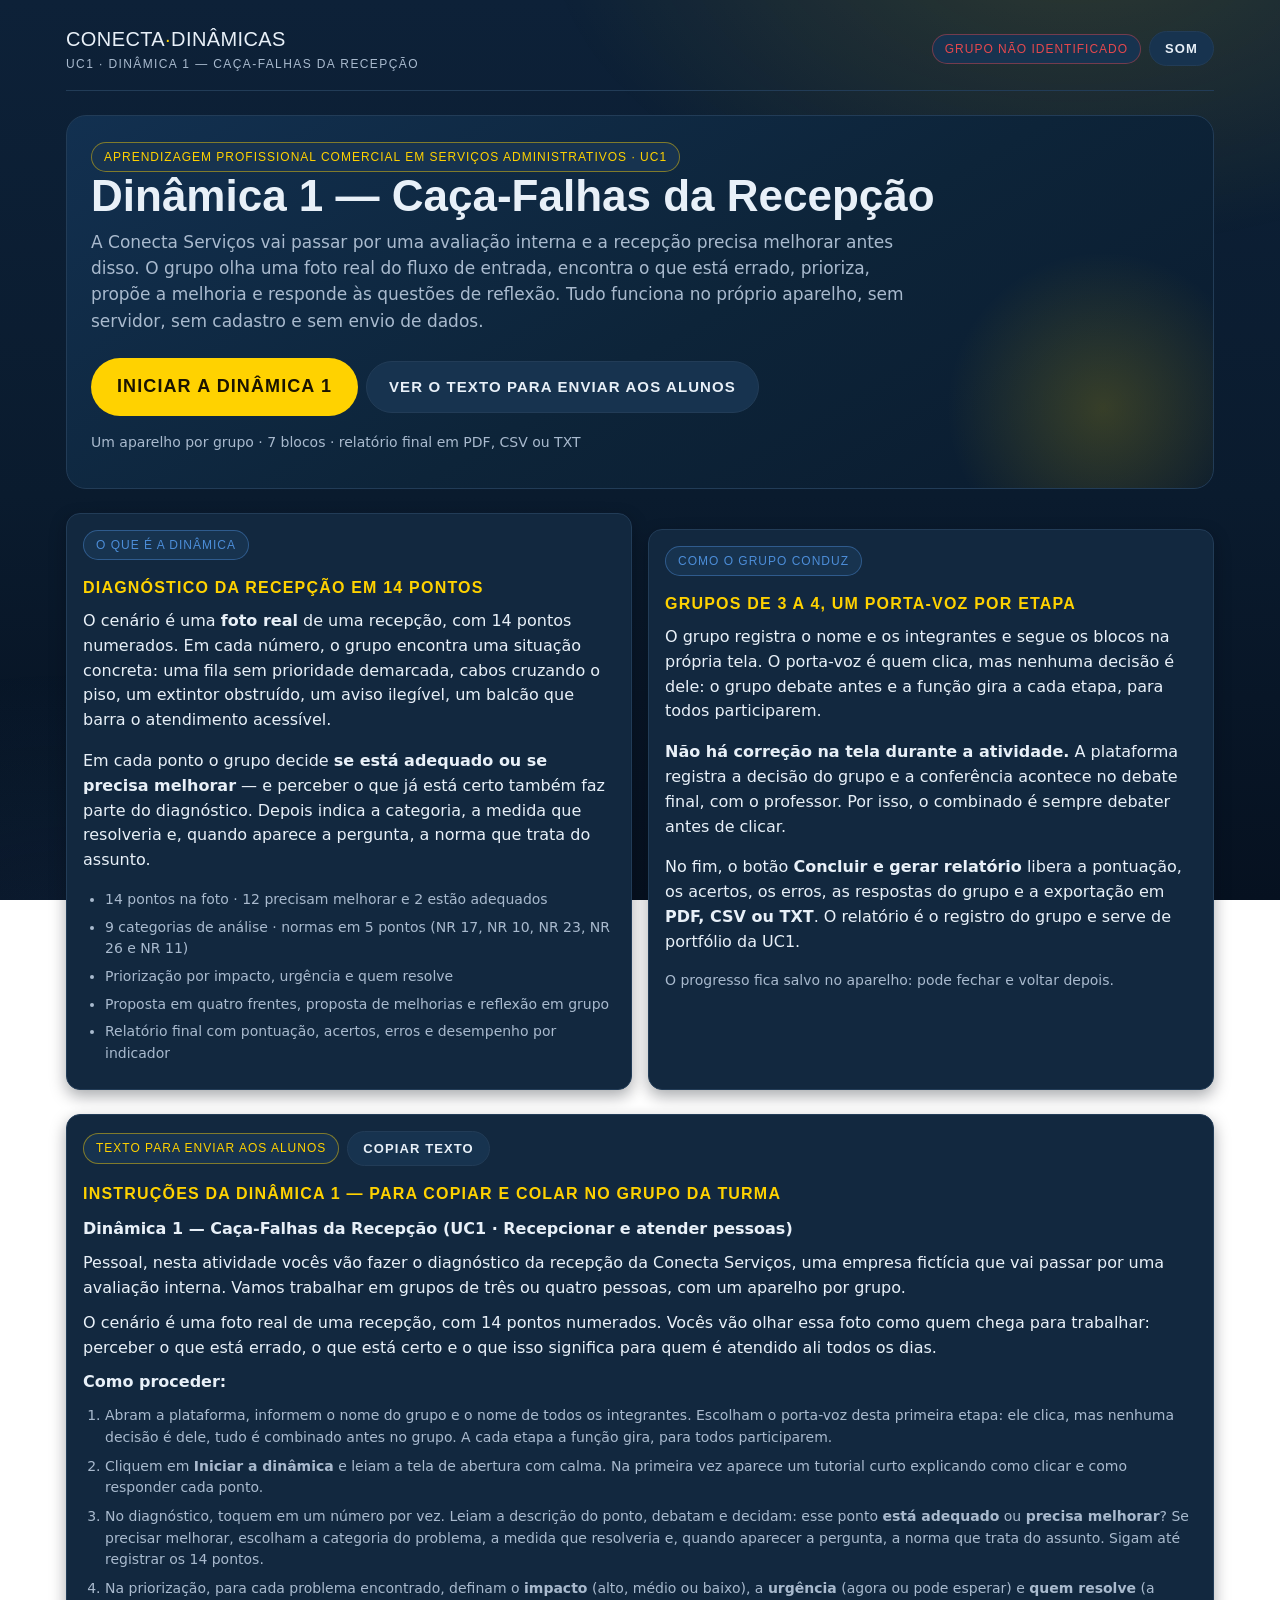
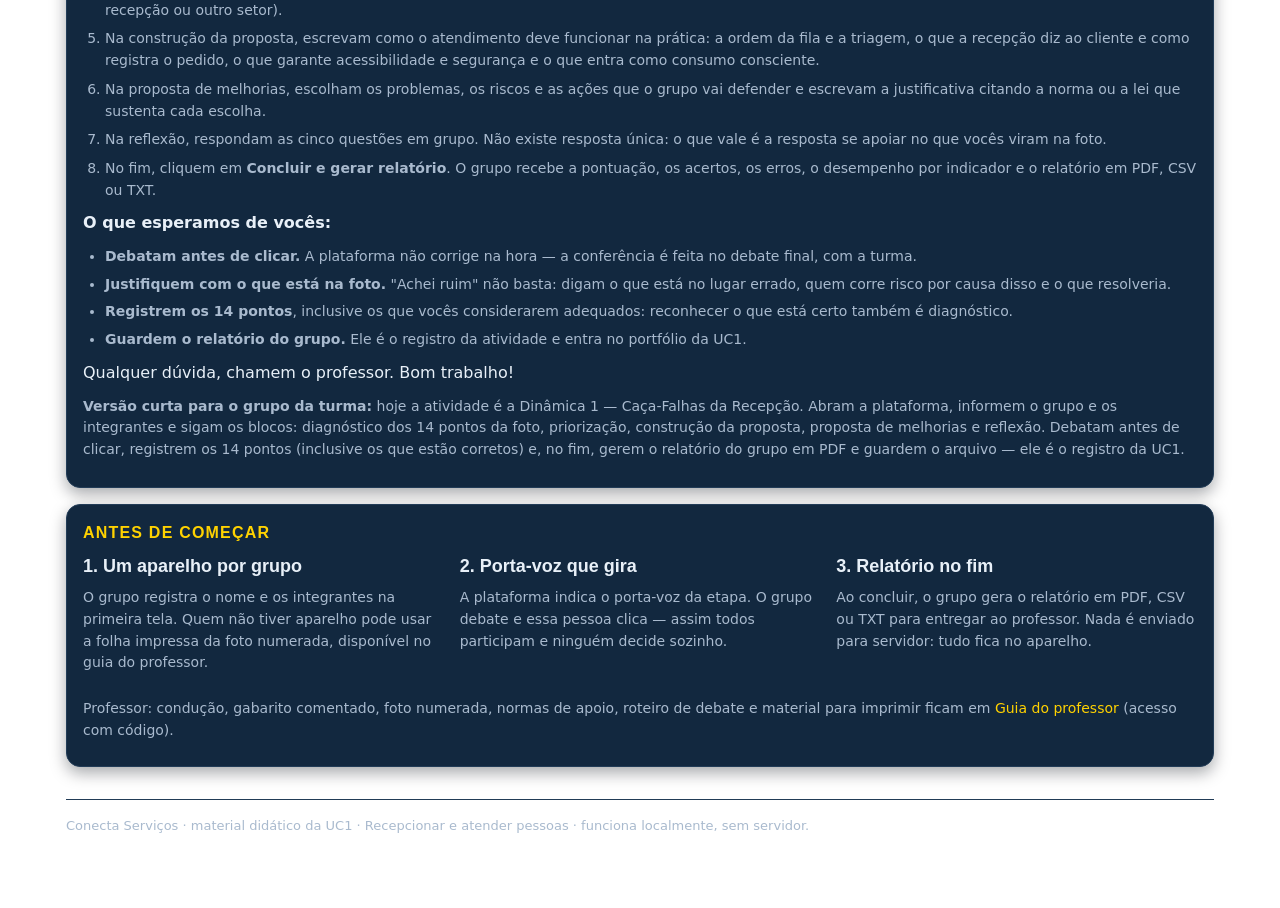
==== commit c9dad77a: "ÚLTIMA DINAMICA DA UC" ====
--- a/index.html
+++ b/index.html
@@ -1,249 +1,160 @@
 <!DOCTYPE html>
 <html lang="pt-BR">
 <head>
-    <meta charset="UTF-8">
-    <meta name="viewport" content="width=device-width, initial-scale=1.0">
-    <title>Auditoria do Jovem Aprendiz - Conecta Serviços</title>
-    <style>
-        :root {
-            --primary: #0B2447;
-            --accent: #F2B705;
-            --success: #198754;
-            --danger: #dc3545;
-            --light: #F8F9FA;
-            --muted: #6C757D;
-            --white: #FFFFFF;
-        }
-
-        * { margin: 0; padding: 0; box-sizing: border-box; font-family: 'Segoe UI', Tahoma, Geneva, Verdana, sans-serif; }
-
-        body { background-color: var(--white); color: #212529; line-height: 1.6; }
-
-        .header { background-color: var(--primary); color: var(--white); padding: 2rem 1rem; text-align: center; border-top: 6px solid var(--primary); }
-        .header h1 { font-size: 2.5rem; margin-bottom: 0.5rem; }
-        .header p { font-size: 1.2rem; color: var(--accent); }
-
-        .container { max-width: 1200px; margin: 0 auto; padding: 2rem 1.5rem; }
-
-        .card { background: var(--light); border-radius: 8px; padding: 2rem; margin-bottom: 2rem; border-left: 5px solid var(--primary); }
-
-        .nav-steps { display: flex; justify-content: space-between; margin-bottom: 2rem; overflow-x: auto; padding-bottom: 1rem; }
-        .step-btn { background: #eee; border: none; padding: 0.8rem 1.2rem; border-radius: 20px; cursor: pointer; transition: 0.3s; white-space: nowrap; margin-right: 0.5rem; }
-        .step-btn.active { background: var(--primary); color: var(--white); }
-
-        .timer-container { position: sticky; top: 1rem; z-index: 100; display: flex; justify-content: flex-end; }
-        .timer-box { background: var(--primary); color: var(--white); padding: 0.5rem 1rem; border-radius: 8px; font-weight: bold; font-size: 1.2rem; display: flex; align-items: center; gap: 0.5rem; }
-        .timer-controls { display: flex; gap: 0.5rem; margin-top: 0.5rem; }
-        .timer-btn { padding: 0.2rem 0.5rem; border: none; border-radius: 4px; cursor: pointer; font-size: 0.8rem; }
-
-        .doc-list { display: grid; grid-template-columns: repeat(auto-fit, minmax(300px, 1fr)); gap: 1.5rem; }
-        .doc-card { border: 1px solid #ddd; padding: 1.5rem; border-radius: 8px; background: white; }
-        .doc-card.checked { border-color: var(--success); background: #f8fff9; }
-        .doc-card h3 { color: var(--primary); margin-bottom: 0.5rem; }
-
-        .btn { padding: 0.8rem 1.5rem; border: none; border-radius: 4px; cursor: pointer; font-weight: bold; transition: 0.3s; }
-        .btn-primary { background: var(--primary); color: var(--white); }
-        .btn-accent { background: var(--accent); color: var(--primary); }
-        
-        .group-select { display: grid; grid-template-columns: repeat(auto-fit, minmax(150px, 1fr)); gap: 1rem; margin-top: 2rem; }
-        .group-btn { padding: 1rem; border: 2px solid var(--primary); border-radius: 8px; text-align: center; cursor: pointer; font-weight: bold; }
-        .group-btn.selected { background: var(--primary); color: var(--white); }
-
-        .hidden { display: none; }
-
-        footer { text-align: center; padding: 2rem; background: var(--light); color: var(--muted); font-size: 0.9rem; }
-    </style>
+<meta charset="utf-8">
+<meta name="viewport" content="width=device-width, initial-scale=1">
+<title>Conecta · Dinâmica 1 — Caça-Falhas da Recepção (UC1)</title>
+<link rel="stylesheet" href="assets/estilo.css">
 </head>
 <body>
+<a class="pular" href="#conteudo">Ir para o conteúdo</a>
+<div class="wrap">
+  <div id="topo"></div>
 
-    <header class="header">
-        <h1>AUDITORIA DO JOVEM APRENDIZ</h1>
-        <p>Investigue. Analise. Fundamente. Proponha.</p>
-    </header>
+  <main id="conteudo">
+    <section class="capa-bloco">
+      <span class="etiqueta acao">Aprendizagem Profissional Comercial em Serviços Administrativos · UC1</span>
+      <h1>Dinâmica 1 — Caça-Falhas da Recepção</h1>
+      <p class="entrada">A Conecta Serviços vai passar por uma avaliação interna e a recepção precisa melhorar antes
+      disso. O grupo olha uma foto real do fluxo de entrada, encontra o que está errado, prioriza, propõe a melhoria
+      e responde às questões de reflexão. Tudo funciona no próprio aparelho, sem servidor, sem cadastro e sem envio
+      de dados.</p>
+      <div class="linha mt2">
+        <a class="btn grande" href="dinamica-1.html">Iniciar a Dinâmica 1</a>
+        <a class="btn secundario" href="#texto-alunos">Ver o texto para enviar aos alunos</a>
+      </div>
+      <p class="apoio mt">Um aparelho por grupo · 7 blocos · relatório final em PDF, CSV ou TXT</p>
+    </section>
 
-    <div class="container">
-        
-        <div class="timer-container">
-            <div>
-                <div class="timer-box">
-                    <span>⏱️</span> <span id="display">10:00</span>
-                </div>
-                <div class="timer-controls">
-                    <button class="timer-btn" onclick="startTimer()">Iniciar</button>
-                    <button class="timer-btn" onclick="pauseTimer()">Pausar</button>
-                    <button class="timer-btn" onclick="resetTimer()">Reset</button>
-                </div>
-            </div>
-        </div>
+    <div class="grade g2 mt2">
+      <div class="cartao">
+        <span class="etiqueta info">O que é a dinâmica</span>
+        <h2 class="mt">Diagnóstico da recepção em 14 pontos</h2>
+        <p>O cenário é uma <b>foto real</b> de uma recepção, com 14 pontos numerados. Em cada número, o grupo
+        encontra uma situação concreta: uma fila sem prioridade demarcada, cabos cruzando o piso, um extintor
+        obstruído, um aviso ilegível, um balcão que barra o atendimento acessível.</p>
+        <p class="mt">Em cada ponto o grupo decide <b>se está adequado ou se precisa melhorar</b> — e perceber o que
+        já está certo também faz parte do diagnóstico. Depois indica a categoria, a medida que resolveria e, quando
+        aparece a pergunta, a norma que trata do assunto.</p>
+        <ul class="apoio mt">
+          <li>14 pontos na foto · 12 precisam melhorar e 2 estão adequados</li>
+          <li>9 categorias de análise · normas em 5 pontos (NR 17, NR 10, NR 23, NR 26 e NR 11)</li>
+          <li>Priorização por impacto, urgência e quem resolve</li>
+          <li>Proposta em quatro frentes, proposta de melhorias e reflexão em grupo</li>
+          <li>Relatório final com pontuação, acertos, erros e desempenho por indicador</li>
+        </ul>
+      </div>
 
-        <!-- Etapa 0: Seleção de Grupo -->
-        <section id="step-0">
-            <div class="card">
-                <h2>BEM-VINDOS, CONSULTORES!</h2>
-                <p>A Conecta Serviços precisa da sua ajuda para garantir a qualidade do Programa de Aprendizagem. Selecione o seu grupo para acessar os documentos.</p>
-                
-                <div class="group-select">
-                    <div class="group-btn" onclick="selectGroup(1)">GRUPO 01</div>
-                    <div class="group-btn" onclick="selectGroup(2)">GRUPO 02</div>
-                    <div class="group-btn" onclick="selectGroup(3)">GRUPO 03</div>
-                    <div class="group-btn" onclick="selectGroup(4)">GRUPO 04</div>
-                    <div class="group-btn" onclick="selectGroup(5)">GRUPO 05</div>
-                </div>
-            </div>
-        </section>
-
-        <!-- Navegação de Etapas -->
-        <nav class="nav-steps hidden" id="nav-main">
-            <button class="step-btn active" onclick="showStep(1)">1. MISSÃO</button>
-            <button class="step-btn" onclick="showStep(2)">2. INVESTIGUE</button>
-            <button class="step-btn" onclick="showStep(3)">3. IDENTIFIQUE</button>
-            <button class="step-btn" onclick="showStep(4)">4. PROPONHA</button>
-            <button class="step-btn" onclick="showStep(5)">5. CONCLUA</button>
-        </nav>
-
-        <!-- Etapa 1: Entenda a Missão -->
-        <section id="step-1" class="hidden">
-            <div class="card">
-                <h2>ETAPA 1 — ENTENDA A MISSÃO</h2>
-                <p>Sua equipe de consultoria deve examinar os documentos fornecidos, identificar divergências, avaliar o cumprimento da legislação e propor melhorias responsáveis.</p>
-                <ul style="margin-top: 1rem; margin-left: 2rem;">
-                    <li>Analise as datas e cruze informações entre documentos.</li>
-                    <li>Não faça acusações sem evidências claras.</li>
-                    <li>Se faltar informação, registre o que precisa ser verificado.</li>
-                </ul>
-                <button class="btn btn-primary" style="margin-top: 1.5rem;" onclick="showStep(2)">COMEÇAR INVESTIGAÇÃO</button>
-            </div>
-        </section>
-
-        <!-- Etapa 2: Investigue -->
-        <section id="step-2" class="hidden">
-            <div class="card">
-                <h2>ETAPA 2 — INVESTIGUE</h2>
-                <p>Leia atentamente os documentos abaixo. Marque-os conforme concluir a leitura.</p>
-                <div id="doc-container" class="doc-list" style="margin-top: 1.5rem;">
-                    <!-- Preenchido dinamicamente via JS -->
-                </div>
-            </div>
-        </section>
-
-        <!-- Outras etapas... (simplificadas para o protótipo funcional) -->
-        <section id="step-3" class="hidden">
-            <div class="card">
-                <h2>ETAPA 3 — IDENTIFIQUE</h2>
-                <p>Para cada situação, preencha na planilha:</p>
-                <ul style="margin-left: 2rem;">
-                    <li><strong>O que aconteceu?</strong> Fato documentado.</li>
-                    <li><strong>O que o documento comprova?</strong> Evidência.</li>
-                    <li><strong>O que falta saber?</strong> Informação insuficiente.</li>
-                    <li><strong>Classificação:</strong> Adequado, Problema, Oportunidade ou Falta Info.</li>
-                </ul>
-            </div>
-        </section>
-
-        <section id="step-4" class="hidden">
-            <div class="card">
-                <h2>ETAPA 4 — PROPONHA</h2>
-                <p>Elabore o plano de ação:</p>
-                <ul style="margin-left: 2rem;">
-                    <li>Ação corretiva ou de melhoria.</li>
-                    <li>Responsável (RH, Monitor, Senac, Aprendiz).</li>
-                    <li>Prioridade e Prazo.</li>
-                </ul>
-            </div>
-        </section>
-
-        <section id="step-5" class="hidden">
-            <div class="card">
-                <h2>ETAPA 5 — CONCLUA</h2>
-                <p>Finalize o relatório do grupo e prepare-se para trocar sua análise com outra equipe para revisão.</p>
-            </div>
-        </section>
-
+      <div class="cartao">
+        <span class="etiqueta info">Como o grupo conduz</span>
+        <h2 class="mt">Grupos de 3 a 4, um porta-voz por etapa</h2>
+        <p>O grupo registra o nome e os integrantes e segue os blocos na própria tela. O porta-voz é quem clica,
+        mas nenhuma decisão é dele: o grupo debate antes e a função gira a cada etapa, para todos participarem.</p>
+        <p class="mt"><b>Não há correção na tela durante a atividade.</b> A plataforma registra a decisão do grupo
+        e a conferência acontece no debate final, com o professor. Por isso, o combinado é sempre debater antes de
+        clicar.</p>
+        <p class="mt">No fim, o botão <b>Concluir e gerar relatório</b> libera a pontuação, os acertos, os erros, as
+        respostas do grupo e a exportação em <b>PDF, CSV ou TXT</b>. O relatório é o registro do grupo e serve de
+        portfólio da UC1.</p>
+        <p class="apoio mt">O progresso fica salvo no aparelho: pode fechar e voltar depois.</p>
+      </div>
     </div>
 
-    <footer>
-        <p>Dinâmica Auditoria do Jovem Aprendiz - UC1 - Prof. João Marcos de Sousa Rosal</p>
-    </footer>
+    <section class="cartao mt2" id="texto-alunos">
+      <div class="linha"><span class="etiqueta acao">Texto para enviar aos alunos</span>
+        <button class="btn secundario pequeno" id="btCopiar">Copiar texto</button></div>
+      <h2 class="mt">Instruções da Dinâmica 1 — para copiar e colar no grupo da turma</h2>
+      <div id="textoAlunos">
+        <p><b>Dinâmica 1 — Caça-Falhas da Recepção (UC1 · Recepcionar e atender pessoas)</b></p>
 
-    <script>
-        let currentGroup = 0;
-        let timer;
-        let timeLeft = 600;
-        const times = [600, 1500, 1200, 900, 600]; // Tempos em segundos para cada etapa
+        <p>Pessoal, nesta atividade vocês vão fazer o diagnóstico da recepção da Conecta Serviços, uma empresa
+        fictícia que vai passar por uma avaliação interna. Vamos trabalhar em grupos de três ou quatro pessoas,
+        com um aparelho por grupo.</p>
 
-        const groupDocs = {
-            1: [
-                { id: "DOC 01", title: "Comunicado RH-012/2026", desc: "Suspensão de liberação para curso em 15/10." },
-                { id: "DOC 05", title: "Certificação ADM-05", desc: "Certificado automático por tempo de casa." },
-                { id: "DOC 10", title: "Diário de Bordo", desc: "Registro detalhado de atendimento e PABX." },
-                { id: "DOC 08", title: "Apoio Pedagógico", desc: "Pedido de ajuda em Excel sem retorno." }
-            ],
-            2: [
-                { id: "DOC 02", title: "Avaliação Módulo 1", desc: "Menção PA sem direito a recuperação." },
-                { id: "DOC 11", title: "Ata Monitor/RH", desc: "Planejamento de rotação de setores." },
-                { id: "DOC 04", title: "Ponto Setembro", desc: "Divergência entre folha e faltas no Senac." }
-            ]
-            // Adicionar outros conforme necessário...
-        };
+        <p>O cenário é uma foto real de uma recepção, com 14 pontos numerados. Vocês vão olhar essa foto como quem
+        chega para trabalhar: perceber o que está errado, o que está certo e o que isso significa para quem é
+        atendido ali todos os dias.</p>
 
-        function selectGroup(num) {
-            currentGroup = num;
-            document.querySelectorAll('.group-btn').forEach(btn => btn.classList.remove('selected'));
-            event.target.classList.add('selected');
-            document.getElementById('nav-main').classList.remove('hidden');
-            showStep(1);
-            loadDocs();
-        }
+        <p><b>Como proceder:</b></p>
+        <ol class="apoio lista-num">
+          <li>Abram a plataforma, informem o nome do grupo e o nome de todos os integrantes. Escolham o porta-voz
+          desta primeira etapa: ele clica, mas nenhuma decisão é dele, tudo é combinado antes no grupo. A cada
+          etapa a função gira, para todos participarem.</li>
+          <li>Cliquem em <b>Iniciar a dinâmica</b> e leiam a tela de abertura com calma. Na primeira vez aparece um
+          tutorial curto explicando como clicar e como responder cada ponto.</li>
+          <li>No diagnóstico, toquem em um número por vez. Leiam a descrição do ponto, debatam e decidam: esse
+          ponto <b>está adequado</b> ou <b>precisa melhorar</b>? Se precisar melhorar, escolham a categoria do
+          problema, a medida que resolveria e, quando aparecer a pergunta, a norma que trata do assunto. Sigam até
+          registrar os 14 pontos.</li>
+          <li>Na priorização, para cada problema encontrado, definam o <b>impacto</b> (alto, médio ou baixo), a
+          <b>urgência</b> (agora ou pode esperar) e <b>quem resolve</b> (a recepção ou outro setor).</li>
+          <li>Na construção da proposta, escrevam como o atendimento deve funcionar na prática: a ordem da fila e
+          a triagem, o que a recepção diz ao cliente e como registra o pedido, o que garante acessibilidade e
+          segurança e o que entra como consumo consciente.</li>
+          <li>Na proposta de melhorias, escolham os problemas, os riscos e as ações que o grupo vai defender e
+          escrevam a justificativa citando a norma ou a lei que sustenta cada escolha.</li>
+          <li>Na reflexão, respondam as cinco questões em grupo. Não existe resposta única: o que vale é a resposta
+          se apoiar no que vocês viram na foto.</li>
+          <li>No fim, cliquem em <b>Concluir e gerar relatório</b>. O grupo recebe a pontuação, os acertos, os
+          erros, o desempenho por indicador e o relatório em PDF, CSV ou TXT.</li>
+        </ol>
 
-        function showStep(num) {
-            document.querySelectorAll('section').forEach(s => s.classList.add('hidden'));
-            document.getElementById('step-' + num).classList.remove('hidden');
-            document.querySelectorAll('.step-btn').forEach((btn, idx) => {
-                btn.classList.toggle('active', idx === num-1);
-            });
-            timeLeft = times[num-1];
-            updateTimerDisplay();
-        }
+        <p><b>O que esperamos de vocês:</b></p>
+        <ul class="apoio">
+          <li><b>Debatam antes de clicar.</b> A plataforma não corrige na hora — a conferência é feita no debate
+          final, com a turma.</li>
+          <li><b>Justifiquem com o que está na foto.</b> "Achei ruim" não basta: digam o que está no lugar errado,
+          quem corre risco por causa disso e o que resolveria.</li>
+          <li><b>Registrem os 14 pontos</b>, inclusive os que vocês considerarem adequados: reconhecer o que está
+          certo também é diagnóstico.</li>
+          <li><b>Guardem o relatório do grupo.</b> Ele é o registro da atividade e entra no portfólio da UC1.</li>
+        </ul>
 
-        function loadDocs() {
-            const container = document.getElementById('doc-container');
-            container.innerHTML = '';
-            const docs = groupDocs[currentGroup] || [];
-            docs.forEach(doc => {
-                container.innerHTML += `
-                    <div class="doc-card" onclick="this.classList.toggle('checked')">
-                        <h3>${doc.id}</h3>
-                        <p><strong>${doc.title}</strong></p>
-                        <p style="font-size: 0.9rem; color: #666; margin-top:0.5rem;">${doc.desc}</p>
-                        <div style="margin-top: 1rem;">
-                            <label><input type="checkbox"> Lido</label>
-                        </div>
-                    </div>
-                `;
-            });
-        }
+        <p>Qualquer dúvida, chamem o professor. Bom trabalho!</p>
 
-        function startTimer() {
-            if (timer) clearInterval(timer);
-            timer = setInterval(() => {
-                if (timeLeft <= 0) {
-                    clearInterval(timer);
-                    alert("Tempo da etapa encerrado!");
-                } else {
-                    timeLeft--;
-                    updateTimerDisplay();
-                }
-            }, 1000);
-        }
+        <p class="apoio"><b>Versão curta para o grupo da turma:</b> hoje a atividade é a Dinâmica 1 — Caça-Falhas da
+        Recepção. Abram a plataforma, informem o grupo e os integrantes e sigam os blocos: diagnóstico dos 14 pontos
+        da foto, priorização, construção da proposta, proposta de melhorias e reflexão. Debatam antes de clicar,
+        registrem os 14 pontos (inclusive os que estão corretos) e, no fim, gerem o relatório do grupo em PDF e
+        guardem o arquivo — ele é o registro da UC1.</p>
+      </div>
+    </section>
 
-        function pauseTimer() { clearInterval(timer); }
-        function resetTimer() { pauseTimer(); timeLeft = 600; updateTimerDisplay(); }
+    <div class="cartao mt2">
+      <h2>Antes de começar</h2>
+      <div class="grade g3">
+        <div><h3>1. Um aparelho por grupo</h3><p class="apoio">O grupo registra o nome e os integrantes na primeira
+        tela. Quem não tiver aparelho pode usar a folha impressa da foto numerada, disponível no guia do
+        professor.</p></div>
+        <div><h3>2. Porta-voz que gira</h3><p class="apoio">A plataforma indica o porta-voz da etapa. O grupo debate
+        e essa pessoa clica — assim todos participam e ninguém decide sozinho.</p></div>
+        <div><h3>3. Relatório no fim</h3><p class="apoio">Ao concluir, o grupo gera o relatório em PDF, CSV ou TXT
+        para entregar ao professor. Nada é enviado para servidor: tudo fica no aparelho.</p></div>
+      </div>
+      <p class="apoio mt">Professor: condução, gabarito comentado, foto numerada, normas de apoio, roteiro de debate
+      e material para imprimir ficam em <a href="professor.html">Guia do professor</a> (acesso com código).</p>
+    </div>
+  </main>
 
-        function updateTimerDisplay() {
-            const m = Math.floor(timeLeft / 60);
-            const s = timeLeft % 60;
-            document.getElementById('display').innerText = `${m}:${s < 10 ? '0' : ''}${s}`;
-        }
-    </script>
+  <div class="rodape">Conecta Serviços · material didático da UC1 · Recepcionar e atender pessoas ·
+  funciona localmente, sem servidor.</div>
+</div>
+
+<script src="assets/base.js"></script>
+<script>
+  Conecta.cabecalho({ contexto:'UC1 · Dinâmica 1 — caça-falhas da recepção' });
+  document.getElementById('btCopiar').onclick = function () {
+    var t = document.getElementById('textoAlunos').innerText;
+    var pronto = function () { Conecta.aviso('Texto copiado. É só colar no grupo da turma.'); };
+    if (navigator.clipboard && navigator.clipboard.writeText) {
+      navigator.clipboard.writeText(t).then(pronto, function () { selecionar(); });
+    } else { selecionar(); }
+    function selecionar() {
+      var r = document.createRange(); r.selectNodeContents(document.getElementById('textoAlunos'));
+      var s = window.getSelection(); s.removeAllRanges(); s.addRange(r);
+      Conecta.aviso('Texto selecionado. Use Ctrl+C (ou Cmd+C) para copiar.');
+    }
+  };
+</script>
 </body>
-</html>
+</html>
--- a/assets/estilo.css
+++ b/assets/estilo.css
@@ -0,0 +1,359 @@
+/* ============================================================
+   Conecta · Dinâmicas UC1 — folha de estilo única
+   Sistema visual: azul-marinho institucional + amarelo de ação.
+   Só CSS. Sem dependências externas.
+   ============================================================ */
+
+:root{
+  /* superfícies */
+  --fundo:#0a1b2e;
+  --fundo-2:#061120;
+  --painel:#12283f;
+  --painel-2:#17334f;
+  --papel:#ffffff;
+  /* texto */
+  --texto:#e8f0f8;
+  --texto-2:#a9bace;
+  /* ação e status */
+  --acao:#ffd200;
+  --acao-escura:#1a1400;
+  --ok:#2fbf71;
+  --erro:#e5484d;
+  --info:#4c8dd8;
+  --alerta:#ff8a3d;
+  --roxo:#8b7bf0;
+  /* linhas e profundidade */
+  --linha:#223c57;
+  --linha-fraca:rgba(34,60,87,.5);
+  --r1:10px; --r2:14px; --r3:20px;
+  --sombra-1:0 6px 16px rgba(2,8,18,.35);
+  --sombra-2:0 18px 40px rgba(2,8,18,.5);
+  /* tipografia */
+  --f-titulo:'Anton','Arial Narrow',Impact,sans-serif;
+  --f-rotulo:'Oswald','Arial Narrow',Arial,sans-serif;
+  --f-texto:'Inter',system-ui,-apple-system,'Segoe UI',Roboto,Arial,sans-serif;
+  /* grade */
+  --e1:8px; --e2:16px; --e3:24px; --e4:32px;
+  --largura:1180px;
+}
+
+*{box-sizing:border-box}
+html,body{margin:0;padding:0}
+body{
+  background:linear-gradient(180deg,#0d2138 0,var(--fundo) 55%,var(--fundo-2) 100%);
+  background-attachment:fixed;
+  color:var(--texto);
+  font-family:var(--f-texto);
+  font-size:16px;
+  line-height:1.55;
+  min-height:100vh;
+  -webkit-text-size-adjust:100%;
+}
+a{color:var(--acao); text-decoration:none}
+a:hover{text-decoration:underline}
+.wrap{max-width:var(--largura); margin:0 auto; padding:var(--e3) var(--e2) 72px}
+
+/* ---------- cabeçalho ---------- */
+.topo{display:flex; flex-wrap:wrap; gap:var(--e2); align-items:center; justify-content:space-between;
+  border-bottom:1px solid var(--linha); padding-bottom:var(--e2); margin-bottom:var(--e3)}
+.marca{font-family:var(--f-titulo); font-size:20px; letter-spacing:.4px}
+.marca span{color:var(--acao)}
+.topo .contexto{font-family:var(--f-rotulo); text-transform:uppercase; letter-spacing:1.4px; font-size:12px; color:var(--texto-2)}
+.acoes-topo{display:flex; flex-wrap:wrap; gap:var(--e1); align-items:center}
+
+/* ---------- tipografia ---------- */
+h1{font-family:var(--f-titulo); font-size:clamp(28px,4vw,44px); line-height:1.1; margin:0 0 var(--e1)}
+h2{font-family:var(--f-rotulo); text-transform:uppercase; letter-spacing:1.2px; font-size:16px; color:var(--acao); margin:0 0 var(--e1)}
+h3{font-family:var(--f-rotulo); font-size:18px; margin:0 0 6px}
+h4{font-family:var(--f-rotulo); font-size:15px; margin:0 0 4px; color:var(--texto-2); text-transform:uppercase; letter-spacing:1px}
+p{margin:0 0 var(--e1); color:var(--texto)}
+.apoio{color:var(--texto-2); font-size:14px}
+.entrada{color:var(--texto-2); max-width:78ch; font-size:17px}
+ul,ol{margin:0 0 var(--e1) 0; padding-left:22px}
+li{margin-bottom:6px}
+
+/* ---------- cartões ---------- */
+.cartao{background:var(--painel); border:1px solid var(--linha); border-radius:var(--r2);
+  padding:var(--e2); box-shadow:var(--sombra-1)}
+.cartao.plano{box-shadow:none; background:var(--painel-2)}
+.cartao.destaque{border-color:var(--acao); box-shadow:var(--sombra-2)}
+.cartao + .cartao{margin-top:var(--e2)}
+.cartao h2:first-child, .cartao h3:first-child{margin-top:0}
+.grade{display:grid; gap:var(--e2)}
+.g2{grid-template-columns:repeat(auto-fit,minmax(300px,1fr))}
+.g3{grid-template-columns:repeat(auto-fit,minmax(230px,1fr))}
+.g4{grid-template-columns:repeat(auto-fit,minmax(180px,1fr))}
+.espalha{display:flex; flex-wrap:wrap; gap:var(--e1); align-items:center; justify-content:space-between}
+.linha{display:flex; flex-wrap:wrap; gap:var(--e1); align-items:center}
+
+/* ---------- botões ---------- */
+.btn{appearance:none; cursor:pointer; border:0; font-family:var(--f-rotulo); text-transform:uppercase;
+  letter-spacing:1.1px; font-size:15px; padding:13px 22px; border-radius:999px; font-weight:700;
+  background:var(--acao); color:var(--acao-escura); display:inline-flex; align-items:center; gap:8px;
+  transition:transform 140ms ease, box-shadow 140ms ease, filter 140ms ease}
+.btn:hover{transform:translateY(-1px); box-shadow:0 10px 22px rgba(255,210,0,.22)}
+.btn:active{transform:none}
+.btn.secundario{background:var(--painel-2); color:var(--texto); border:1px solid var(--linha)}
+.btn.secundario:hover{filter:brightness(1.12)}
+.btn.texto{background:transparent; color:var(--texto-2); border:1px solid var(--linha)}
+.btn.pequeno{padding:9px 15px; font-size:13px}
+.btn:disabled{opacity:.45; cursor:not-allowed; transform:none; box-shadow:none}
+.btn.bloco{width:100%; justify-content:center}
+
+/* ---------- etiquetas ---------- */
+.etiqueta{display:inline-flex; align-items:center; gap:6px; background:var(--painel-2); border:1px solid var(--linha);
+  border-radius:999px; padding:5px 12px; font-family:var(--f-rotulo); text-transform:uppercase;
+  letter-spacing:1px; font-size:12px; color:var(--texto-2)}
+.etiqueta.acao{color:var(--acao); border-color:rgba(255,210,0,.45)}
+.etiqueta.ok{color:var(--ok); border-color:rgba(47,191,113,.45)}
+.etiqueta.erro{color:var(--erro); border-color:rgba(229,72,77,.45)}
+.etiqueta.info{color:var(--info); border-color:rgba(76,141,216,.45)}
+.etiqueta.alerta{color:var(--alerta); border-color:rgba(255,138,61,.45)}
+
+/* ---------- indicadores de estado ---------- */
+.hud{display:grid; gap:var(--e1); grid-template-columns:repeat(auto-fit,minmax(140px,1fr)); margin:var(--e2) 0}
+.hud .caixa{background:var(--fundo-2); border:1px solid var(--linha); border-radius:var(--r1); padding:11px 13px}
+.hud .caixa b{display:block; font-family:var(--f-titulo); font-size:26px; line-height:1.15}
+.hud .caixa small{color:var(--texto-2); font-size:11px; text-transform:uppercase; letter-spacing:1.2px}
+.medidor{height:10px; background:var(--fundo-2); border:1px solid var(--linha); border-radius:999px; overflow:hidden}
+.medidor i{display:block; height:100%; width:0%; background:var(--acao); transition:width 500ms ease}
+.medidor.ok i{background:var(--ok)} .medidor.erro i{background:var(--erro)}
+.medidor.info i{background:var(--info)} .medidor.roxo i{background:var(--roxo)}
+
+/* ---------- blocos da sessão ---------- */
+.trilha{display:flex; gap:6px; flex-wrap:wrap; margin-bottom:var(--e2)}
+.trilha .passo{flex:1 1 90px; min-width:84px; background:var(--fundo-2); border:1px solid var(--linha);
+  border-radius:var(--r1); padding:8px 10px; font-size:12px; color:var(--texto-2); font-family:var(--f-rotulo);
+  text-transform:uppercase; letter-spacing:.8px}
+.trilha .passo b{display:block; font-size:14px; color:var(--texto); font-family:var(--f-texto); letter-spacing:0; text-transform:none}
+.trilha .passo.atual{border-color:var(--acao); color:var(--acao)}
+.trilha .passo.feito{border-color:rgba(47,191,113,.5)}
+.bloco-cabecalho{display:flex; flex-wrap:wrap; gap:var(--e2); align-items:center; justify-content:space-between;
+  background:var(--painel-2); border:1px solid var(--linha); border-radius:var(--r2); padding:14px 18px; margin-bottom:var(--e2)}
+.bloco-cabecalho .faixa{font-family:var(--f-rotulo); text-transform:uppercase; letter-spacing:1.2px; font-size:12px; color:var(--texto-2)}
+.bloco-cabecalho .titulo{font-family:var(--f-rotulo); font-size:19px}
+.relogio{font-family:var(--f-titulo); font-size:26px; letter-spacing:1px}
+.relogio.curto{color:var(--alerta)} .relogio.zerado{color:var(--erro)}
+
+/* ---------- tabuleiro ---------- */
+.tabuleiro{background:var(--fundo-2); border:1px solid var(--linha); border-radius:var(--r2); padding:10px}
+.tabuleiro svg{width:100%; height:auto; display:block; border-radius:var(--r1); touch-action:manipulation}
+.ponto{cursor:pointer}
+.ponto circle.alvo{fill:transparent}
+.ponto circle.marca{fill:var(--acao); stroke:#1a1400; stroke-width:2}
+.ponto circle.marca.pulsa{animation:pulsa 2s ease-in-out infinite}
+.ponto.feito circle.marca{fill:var(--ok)}
+.ponto text{font-family:var(--f-titulo); font-size:15px; fill:#1a1400; text-anchor:middle; pointer-events:none}
+
+/* ---------- folha de decisão (modal) ---------- */
+.modal{position:fixed; inset:0; background:rgba(3,9,18,.82); display:none; align-items:center; justify-content:center;
+  padding:var(--e2); z-index:90}
+.modal.aberto{display:flex}
+.modal .folha{background:var(--painel); border:1px solid var(--linha); border-radius:var(--r3); padding:var(--e3);
+  width:100%; max-width:680px; max-height:92vh; overflow:auto; box-shadow:var(--sombra-2)}
+.opcao{display:block; width:100%; text-align:left; background:var(--fundo-2); border:1px solid var(--linha);
+  color:var(--texto); border-radius:var(--r1); padding:13px 16px; margin-bottom:8px; cursor:pointer;
+  font-family:var(--f-texto); font-size:16px; transition:border-color 140ms ease, transform 140ms ease}
+.opcao:hover{border-color:var(--acao); transform:translateX(2px)}
+.opcao.escolhida{border-color:var(--ok); background:rgba(47,191,113,.12)}
+.opcao.marcada{border-color:var(--acao); background:rgba(255,210,0,.10)}
+
+/* ---------- formulários ---------- */
+label{display:block; font-size:12px; text-transform:uppercase; letter-spacing:1.1px; color:var(--texto-2); margin:12px 0 6px}
+input,textarea,select{width:100%; background:var(--fundo-2); border:1px solid var(--linha); color:var(--texto);
+  border-radius:var(--r1); padding:12px 14px; font-family:var(--f-texto); font-size:16px}
+input:focus,textarea:focus,select:focus{outline:2px solid rgba(255,210,0,.45); border-color:var(--acao)}
+textarea{resize:vertical; min-height:92px}
+.campo-duplo{display:grid; gap:var(--e2); grid-template-columns:repeat(auto-fit,minmax(240px,1fr))}
+
+/* ---------- tabelas ---------- */
+table{width:100%; border-collapse:collapse; font-size:15px}
+th,td{padding:10px; border-bottom:1px solid var(--linha-fraca); text-align:left; vertical-align:top}
+th{font-family:var(--f-rotulo); text-transform:uppercase; letter-spacing:1px; font-size:12px; color:var(--texto-2)}
+tbody tr:hover{background:rgba(255,255,255,.02)}
+.marca-ok{color:var(--ok)} .marca-erro{color:var(--erro)}
+
+/* ---------- lista de achados ---------- */
+.ficha{background:var(--painel-2); border:1px solid var(--linha); border-left:4px solid var(--acao);
+  border-radius:var(--r1); padding:14px 16px; margin-bottom:var(--e1)}
+.ficha.ok{border-left-color:var(--ok)}
+.ficha.erro{border-left-color:var(--erro)}
+
+/* ---------- tutorial e avisos ---------- */
+.tutorial{position:fixed; inset:0; background:rgba(3,9,18,.88); display:none; align-items:center; justify-content:center;
+  padding:var(--e2); z-index:100}
+.tutorial.aberto{display:flex}
+.tutorial .caixa{background:var(--painel); border:1px solid var(--acao); border-radius:var(--r3); padding:var(--e3);
+  max-width:640px; width:100%; box-shadow:var(--sombra-2)}
+.tutorial .pontos{display:flex; gap:6px; margin:var(--e2) 0 4px}
+.tutorial .pontos i{width:8px; height:8px; border-radius:50%; background:var(--linha); display:block}
+.tutorial .pontos i.on{background:var(--acao); width:22px; border-radius:999px}
+.aviso{position:fixed; left:50%; bottom:22px; transform:translateX(-50%) translateY(16px); opacity:0;
+  background:var(--fundo-2); border:1px solid var(--acao); border-radius:999px; padding:12px 20px;
+  font-family:var(--f-rotulo); letter-spacing:.5px; z-index:95; max-width:92vw; text-align:center;
+  transition:opacity 200ms ease, transform 200ms ease}
+.aviso.aberto{opacity:1; transform:translateX(-50%) translateY(0)}
+
+/* ---------- painel de resultado ---------- */
+.selos{display:flex; flex-wrap:wrap; gap:8px; margin-top:var(--e1)}
+.selo{border:1px solid var(--linha); border-radius:999px; padding:8px 13px; font-size:13px; color:var(--texto-2); background:var(--fundo-2)}
+.selo.conquistado{border-color:var(--acao); color:var(--texto)}
+.acoes-exportar{display:flex; flex-wrap:wrap; gap:var(--e1); margin-top:var(--e2)}
+.observacao{margin-top:var(--e2)}
+
+/* ---------- acessibilidade ---------- */
+:focus-visible{outline:2px solid var(--acao); outline-offset:2px}
+.pular{position:absolute; left:-9999px}
+.pular:focus{left:8px; top:8px; background:var(--acao); color:var(--acao-escura); padding:8px 12px; border-radius:var(--r1); z-index:200}
+
+/* ---------- utilidades ---------- */
+.mt{margin-top:var(--e2)} .mt2{margin-top:var(--e3)}
+.centro{text-align:center}
+.oculto{display:none !important}
+.fino{font-weight:400}
+.codigo{font-family:ui-monospace,SFMono-Regular,Menlo,Consolas,monospace; background:var(--fundo-2);
+  border:1px solid var(--linha); border-radius:8px; padding:3px 8px; font-size:14px; word-break:break-all}
+.rodape{margin-top:var(--e4); padding-top:var(--e2); border-top:1px solid var(--linha); color:var(--texto-2); font-size:13px}
+
+/* ---------- animações ---------- */
+@keyframes pulsa{0%,100%{r:16; opacity:1} 50%{r:19; opacity:.85}}
+@keyframes entra{from{opacity:0; transform:translateY(10px)} to{opacity:1; transform:none}}
+@keyframes treme{0%,100%{transform:translateX(0)} 25%{transform:translateX(-5px)} 75%{transform:translateX(5px)}}
+.entra{animation:entra 260ms ease both}
+.treme{animation:treme 260ms ease}
+.confete{position:fixed; top:-14px; width:9px; height:14px; border-radius:2px; z-index:96; pointer-events:none;
+  animation:cai 2200ms linear forwards}
+@keyframes cai{to{transform:translateY(104vh) rotate(520deg)}}
+@media (prefers-reduced-motion:reduce){
+  *{animation-duration:.01ms !important; transition-duration:.01ms !important}
+}
+
+/* ---------- impressão ---------- */
+#areaImpressao{display:none}
+@media print{
+  body{background:#fff; color:#111}
+  .wrap,.topo,.acoes-topo,.modal,.tutorial,.aviso,.confete,.btn{display:none !important}
+  #areaImpressao{display:block; padding:0}
+  #areaImpressao h1,#areaImpressao h2,#areaImpressao h3{color:#111}
+  #areaImpressao table{font-size:12px}
+  #areaImpressao th,#areaImpressao td{border-bottom:1px solid #999}
+  #areaImpressao .etiqueta{border:1px solid #666; color:#111}
+}
+
+/* ============================================================
+   Variedade de cor por bloco e tabuleiro sobre foto real
+   ============================================================ */
+
+/* paleta de apoio, uma cor por bloco */
+[data-cor="amarelo"]{--cor:#ffd200; --cor-fraca:rgba(255,210,0,.14)}
+[data-cor="ciano"]{--cor:#3ad3e6; --cor-fraca:rgba(58,211,230,.15)}
+[data-cor="verde"]{--cor:#3ddc84; --cor-fraca:rgba(61,220,132,.15)}
+[data-cor="laranja"]{--cor:#ff9147; --cor-fraca:rgba(255,145,71,.16)}
+[data-cor="rosa"]{--cor:#f7669f; --cor-fraca:rgba(247,102,159,.15)}
+[data-cor="roxo"]{--cor:#9d8cff; --cor-fraca:rgba(157,140,255,.16)}
+[data-cor="azul"]{--cor:#5fa8f5; --cor-fraca:rgba(95,168,245,.16)}
+
+/* ambiente muda de cor conforme o bloco (jogo, não slide) */
+body{--brilho:rgba(255,210,0,.14); --brilho-2:rgba(76,141,216,.10)}
+body[data-cor="amarelo"]{--brilho:rgba(255,210,0,.15); --brilho-2:rgba(255,145,71,.10)}
+body[data-cor="ciano"]{--brilho:rgba(58,211,230,.16); --brilho-2:rgba(61,220,132,.10)}
+body[data-cor="verde"]{--brilho:rgba(61,220,132,.16); --brilho-2:rgba(58,211,230,.10)}
+body[data-cor="laranja"]{--brilho:rgba(255,145,71,.18); --brilho-2:rgba(247,102,159,.10)}
+body[data-cor="rosa"]{--brilho:rgba(247,102,159,.16); --brilho-2:rgba(157,140,255,.10)}
+body[data-cor="roxo"]{--brilho:rgba(157,140,255,.18); --brilho-2:rgba(95,168,245,.10)}
+body[data-cor="azul"]{--brilho:rgba(95,168,245,.18); --brilho-2:rgba(58,211,230,.10)}
+body::after{content:""; position:fixed; inset:0; pointer-events:none; z-index:0;
+  background:radial-gradient(760px 460px at 84% -8%, var(--brilho), transparent 70%),
+             radial-gradient(680px 420px at 6% 108%, var(--brilho-2), transparent 72%);
+  transition:background 500ms ease}
+.wrap{position:relative; z-index:1}
+
+/* trilha com cor por bloco */
+.trilha .passo[data-cor]{border-color:var(--linha)}
+.trilha .passo.atual{border-color:var(--cor,var(--acao)); background:var(--cor-fraca,rgba(255,210,0,.14)); color:var(--cor,var(--acao))}
+.trilha .passo.feito{border-color:rgba(61,220,132,.5); color:var(--texto-2)}
+.trilha .passo.feito::after{content:" ✓"; color:#3ddc84}
+
+/* cabeçalho do bloco com faixa colorida */
+.bloco-cabecalho{position:relative; overflow:hidden; align-items:center}
+.bloco-cabecalho[data-cor]{background:linear-gradient(115deg, var(--cor-fraca,rgba(255,210,0,.14)), var(--painel-2) 58%)}
+.bloco-cabecalho[data-cor]::before{content:""; position:absolute; left:0; top:0; bottom:0; width:6px; background:var(--cor,var(--acao))}
+.bloco-cabecalho[data-cor] .faixa{color:var(--cor,var(--acao))}
+.bloco-cabecalho[data-cor] .titulo{color:#fff; font-size:21px}
+.marca-bloco{width:52px; height:52px; border-radius:16px; display:flex; align-items:center; justify-content:center;
+  font-family:var(--f-titulo); font-size:26px; color:#08131f; background:var(--cor,var(--acao));
+  box-shadow:0 10px 22px rgba(2,8,18,.45)}
+
+/* tabuleiro sobre foto real */
+.foto{position:relative; border:1px solid var(--linha); border-radius:var(--r2); overflow:hidden;
+  background:#05070a; box-shadow:var(--sombra-2)}
+.foto > img{display:block; width:100%; height:auto}
+.foto .pino{position:absolute; transform:translate(-50%,-50%); width:40px; height:40px; border-radius:50%;
+  background:var(--acao); color:#191300; border:2px solid rgba(4,10,18,.85); cursor:pointer;
+  font-family:var(--f-titulo); font-size:17px; display:flex; align-items:center; justify-content:center;
+  box-shadow:0 6px 14px rgba(0,0,0,.55); transition:transform 140ms ease, background 220ms ease, color 220ms ease}
+.foto .pino:hover{transform:translate(-50%,-50%) scale(1.1)}
+.foto .pino:focus-visible{outline:3px solid #fff; outline-offset:2px}
+.foto .pino.ok{background:#3ddc84; color:#04220f}
+.foto .pino.erro{background:#ff666b; color:#20060a}
+.foto .pino.pulsa{animation:pinoPulsa 2.4s ease-in-out infinite}
+@keyframes pinoPulsa{0%,100%{box-shadow:0 0 0 0 rgba(255,210,0,.6)} 55%{box-shadow:0 0 0 14px rgba(255,210,0,0)}}
+.foto .legenda{position:absolute; left:10px; bottom:10px; right:10px; display:flex; flex-wrap:wrap; gap:8px;
+  align-items:center; justify-content:space-between; background:rgba(3,9,18,.72); border:1px solid var(--linha);
+  border-radius:var(--r1); padding:8px 12px; font-size:13px; color:var(--texto-2)}
+.foto .legenda b{color:#fff}
+.foto-mini{border-radius:var(--r1); overflow:hidden; border:1px solid var(--linha)}
+.foto-mini img{display:block; width:100%; height:auto}
+
+/* caixas de seleção do formulário */
+.marcador{display:flex; gap:10px; align-items:flex-start; background:var(--fundo-2); border:1px solid var(--linha);
+  border-radius:var(--r1); padding:11px 13px; margin-bottom:8px; cursor:pointer; transition:border-color 140ms ease}
+.marcador:hover{border-color:var(--cor,var(--acao))}
+.marcador.on{border-color:var(--cor,var(--acao)); background:var(--cor-fraca,rgba(255,210,0,.12))}
+.marcador input{width:20px; height:20px; margin:2px 0 0; accent-color:var(--cor,var(--acao)); flex:0 0 auto}
+.marcador small{display:block; color:var(--texto-2)}
+
+/* apoio conceitual */
+.dica{border-left:4px solid var(--cor,var(--acao)); background:var(--fundo-2); border-radius:var(--r1);
+  padding:12px 14px; margin-top:10px}
+.dica h4{margin:0 0 4px; color:var(--cor,var(--acao))}
+
+.campo-triplo{display:grid; gap:var(--e2); grid-template-columns:repeat(auto-fit,minmax(170px,1fr))}
+.foto .pino.feito{background:#2b4c6e; color:#eaf3ff; border-color:#0b1a28}
+.foto .pino.feito::after{content:"✓"; position:absolute; right:-5px; top:-5px; width:17px; height:17px; border-radius:50%;
+  background:#3ddc84; color:#04220f; font-family:var(--f-texto); font-size:11px; display:flex; align-items:center; justify-content:center}
+.etiqueta[data-cor]{color:var(--cor,var(--acao)); border-color:var(--cor,var(--acao))}
+h2[data-cor], .dica[data-cor] h4{color:var(--cor,var(--acao))}
+
+/* ============================================================
+   Abertura da dinâmica (página única)
+   ============================================================ */
+.capa-bloco{position:relative; overflow:hidden; padding:26px 24px; border-radius:var(--r3);
+  border:1px solid var(--linha); background:linear-gradient(150deg,#123050 0%,#0d2439 55%,#0a1b2e 100%)}
+.capa-bloco:before{content:''; position:absolute; right:-60px; bottom:-90px; width:340px; height:340px;
+  background:radial-gradient(circle, rgba(255,210,0,.18), transparent 65%); pointer-events:none}
+.capa-bloco h1{font-size:clamp(28px,5vw,44px)}
+.btn.grande{font-size:18px; padding:15px 26px}
+.lista-num{padding-left:22px}
+.lista-num li{margin:7px 0}
+#textoAlunos p{margin:10px 0}
+
+/* ============================================================
+   Celular: uma coluna, alvos grandes, sem rolagem lateral
+   ============================================================ */
+@media (max-width:720px){
+  .wrap{padding:14px}
+  h1{font-size:26px}
+  h2{font-size:20px}
+  h3{font-size:17px}
+  .entrada{font-size:16px}
+  .cartao{padding:16px}
+  .capa-bloco{padding:20px 16px}
+  .btn{padding:14px 18px; font-size:16px}
+  .capa-bloco .btn, .linha>.btn{width:100%}
+  .hud{grid-template-columns:repeat(2,1fr)}
+  .trilha .passo{flex:1 1 45%; min-width:0}
+  .bloco-cabecalho>.marca-bloco{display:none}
+  .foto .pino{width:32px; height:32px; line-height:32px; font-size:14px}
+  table{font-size:14px}
+}
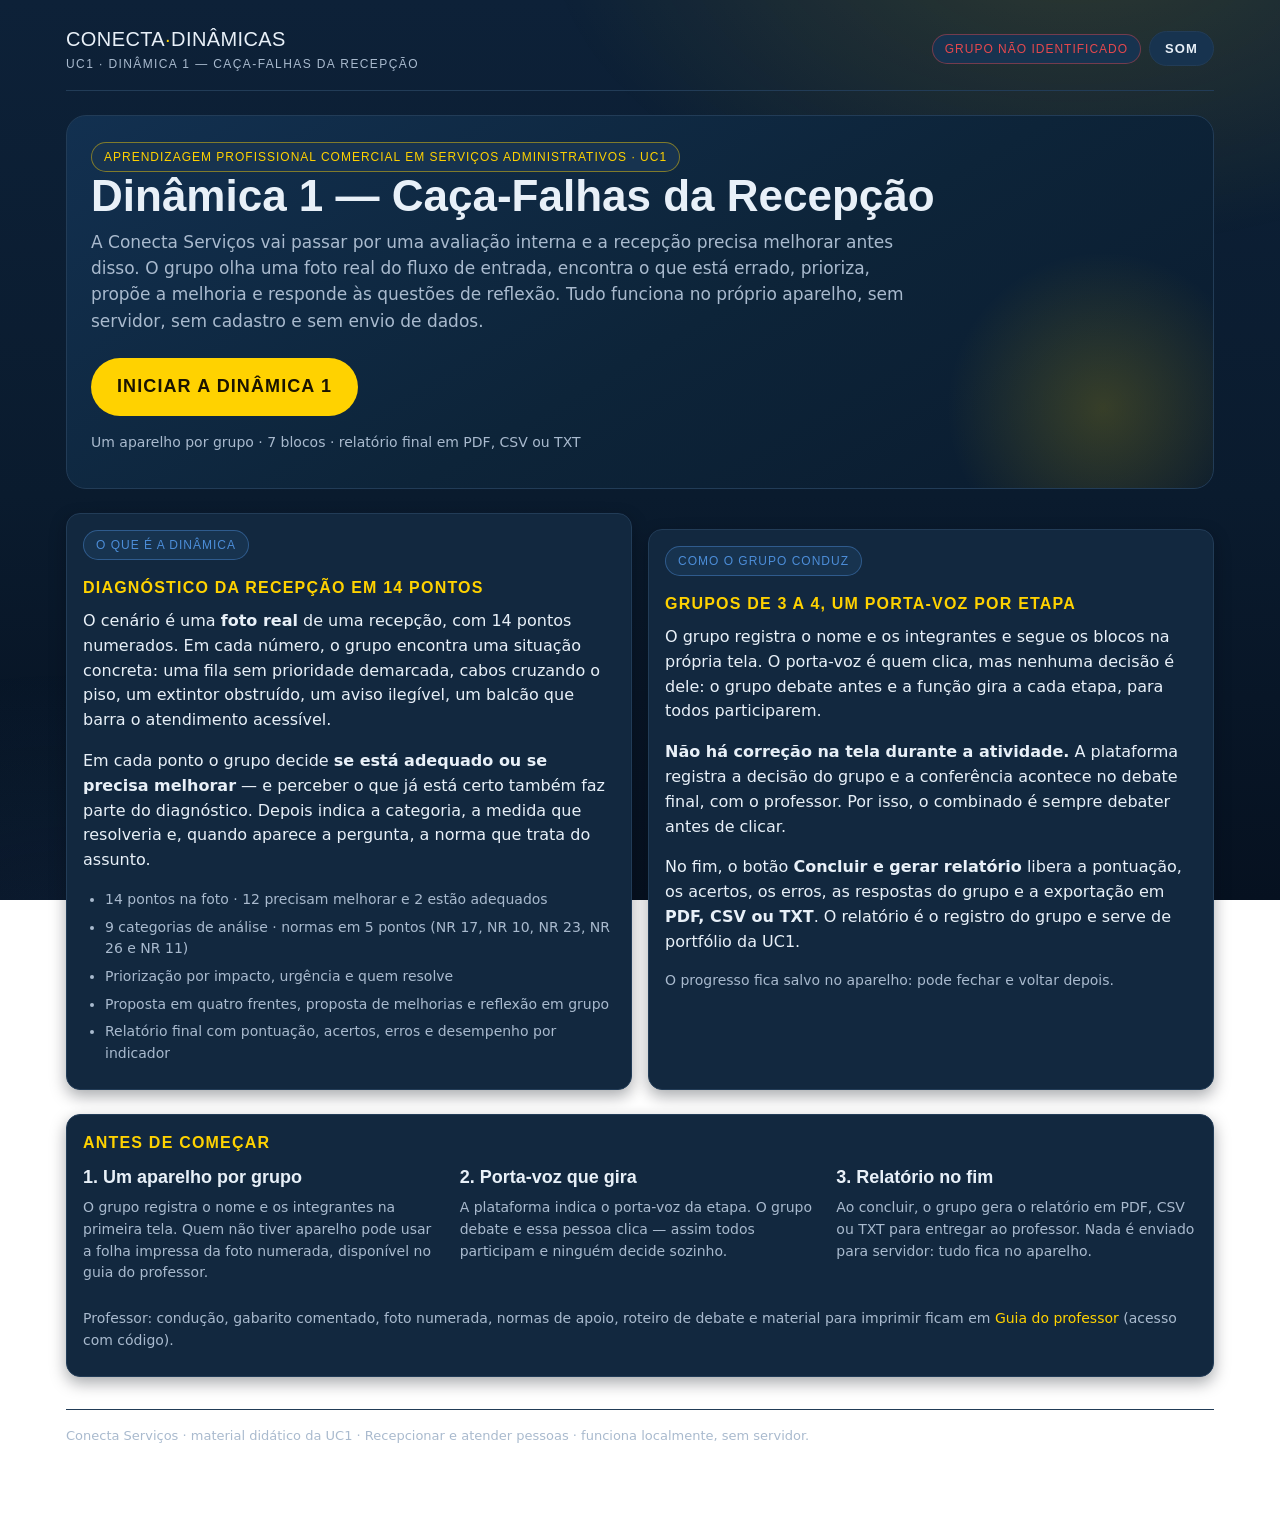
==== commit bb6e2cd8: "ATUALIZANDO DINAMICA" ====
--- a/index.html
+++ b/index.html
@@ -21,7 +21,6 @@
       de dados.</p>
       <div class="linha mt2">
         <a class="btn grande" href="dinamica-1.html">Iniciar a Dinâmica 1</a>
-        <a class="btn secundario" href="#texto-alunos">Ver o texto para enviar aos alunos</a>
       </div>
       <p class="apoio mt">Um aparelho por grupo · 7 blocos · relatório final em PDF, CSV ou TXT</p>
     </section>
@@ -60,66 +59,6 @@
       </div>
     </div>
 
-    <section class="cartao mt2" id="texto-alunos">
-      <div class="linha"><span class="etiqueta acao">Texto para enviar aos alunos</span>
-        <button class="btn secundario pequeno" id="btCopiar">Copiar texto</button></div>
-      <h2 class="mt">Instruções da Dinâmica 1 — para copiar e colar no grupo da turma</h2>
-      <div id="textoAlunos">
-        <p><b>Dinâmica 1 — Caça-Falhas da Recepção (UC1 · Recepcionar e atender pessoas)</b></p>
-
-        <p>Pessoal, nesta atividade vocês vão fazer o diagnóstico da recepção da Conecta Serviços, uma empresa
-        fictícia que vai passar por uma avaliação interna. Vamos trabalhar em grupos de três ou quatro pessoas,
-        com um aparelho por grupo.</p>
-
-        <p>O cenário é uma foto real de uma recepção, com 14 pontos numerados. Vocês vão olhar essa foto como quem
-        chega para trabalhar: perceber o que está errado, o que está certo e o que isso significa para quem é
-        atendido ali todos os dias.</p>
-
-        <p><b>Como proceder:</b></p>
-        <ol class="apoio lista-num">
-          <li>Abram a plataforma, informem o nome do grupo e o nome de todos os integrantes. Escolham o porta-voz
-          desta primeira etapa: ele clica, mas nenhuma decisão é dele, tudo é combinado antes no grupo. A cada
-          etapa a função gira, para todos participarem.</li>
-          <li>Cliquem em <b>Iniciar a dinâmica</b> e leiam a tela de abertura com calma. Na primeira vez aparece um
-          tutorial curto explicando como clicar e como responder cada ponto.</li>
-          <li>No diagnóstico, toquem em um número por vez. Leiam a descrição do ponto, debatam e decidam: esse
-          ponto <b>está adequado</b> ou <b>precisa melhorar</b>? Se precisar melhorar, escolham a categoria do
-          problema, a medida que resolveria e, quando aparecer a pergunta, a norma que trata do assunto. Sigam até
-          registrar os 14 pontos.</li>
-          <li>Na priorização, para cada problema encontrado, definam o <b>impacto</b> (alto, médio ou baixo), a
-          <b>urgência</b> (agora ou pode esperar) e <b>quem resolve</b> (a recepção ou outro setor).</li>
-          <li>Na construção da proposta, escrevam como o atendimento deve funcionar na prática: a ordem da fila e
-          a triagem, o que a recepção diz ao cliente e como registra o pedido, o que garante acessibilidade e
-          segurança e o que entra como consumo consciente.</li>
-          <li>Na proposta de melhorias, escolham os problemas, os riscos e as ações que o grupo vai defender e
-          escrevam a justificativa citando a norma ou a lei que sustenta cada escolha.</li>
-          <li>Na reflexão, respondam as cinco questões em grupo. Não existe resposta única: o que vale é a resposta
-          se apoiar no que vocês viram na foto.</li>
-          <li>No fim, cliquem em <b>Concluir e gerar relatório</b>. O grupo recebe a pontuação, os acertos, os
-          erros, o desempenho por indicador e o relatório em PDF, CSV ou TXT.</li>
-        </ol>
-
-        <p><b>O que esperamos de vocês:</b></p>
-        <ul class="apoio">
-          <li><b>Debatam antes de clicar.</b> A plataforma não corrige na hora — a conferência é feita no debate
-          final, com a turma.</li>
-          <li><b>Justifiquem com o que está na foto.</b> "Achei ruim" não basta: digam o que está no lugar errado,
-          quem corre risco por causa disso e o que resolveria.</li>
-          <li><b>Registrem os 14 pontos</b>, inclusive os que vocês considerarem adequados: reconhecer o que está
-          certo também é diagnóstico.</li>
-          <li><b>Guardem o relatório do grupo.</b> Ele é o registro da atividade e entra no portfólio da UC1.</li>
-        </ul>
-
-        <p>Qualquer dúvida, chamem o professor. Bom trabalho!</p>
-
-        <p class="apoio"><b>Versão curta para o grupo da turma:</b> hoje a atividade é a Dinâmica 1 — Caça-Falhas da
-        Recepção. Abram a plataforma, informem o grupo e os integrantes e sigam os blocos: diagnóstico dos 14 pontos
-        da foto, priorização, construção da proposta, proposta de melhorias e reflexão. Debatam antes de clicar,
-        registrem os 14 pontos (inclusive os que estão corretos) e, no fim, gerem o relatório do grupo em PDF e
-        guardem o arquivo — ele é o registro da UC1.</p>
-      </div>
-    </section>
-
     <div class="cartao mt2">
       <h2>Antes de começar</h2>
       <div class="grade g3">
@@ -143,18 +82,6 @@
 <script src="assets/base.js"></script>
 <script>
   Conecta.cabecalho({ contexto:'UC1 · Dinâmica 1 — caça-falhas da recepção' });
-  document.getElementById('btCopiar').onclick = function () {
-    var t = document.getElementById('textoAlunos').innerText;
-    var pronto = function () { Conecta.aviso('Texto copiado. É só colar no grupo da turma.'); };
-    if (navigator.clipboard && navigator.clipboard.writeText) {
-      navigator.clipboard.writeText(t).then(pronto, function () { selecionar(); });
-    } else { selecionar(); }
-    function selecionar() {
-      var r = document.createRange(); r.selectNodeContents(document.getElementById('textoAlunos'));
-      var s = window.getSelection(); s.removeAllRanges(); s.addRange(r);
-      Conecta.aviso('Texto selecionado. Use Ctrl+C (ou Cmd+C) para copiar.');
-    }
-  };
 </script>
 </body>
 </html>
--- a/assets/estilo.css
+++ b/assets/estilo.css
@@ -334,9 +334,6 @@
   background:radial-gradient(circle, rgba(255,210,0,.18), transparent 65%); pointer-events:none}
 .capa-bloco h1{font-size:clamp(28px,5vw,44px)}
 .btn.grande{font-size:18px; padding:15px 26px}
-.lista-num{padding-left:22px}
-.lista-num li{margin:7px 0}
-#textoAlunos p{margin:10px 0}
 
 /* ============================================================
    Celular: uma coluna, alvos grandes, sem rolagem lateral
